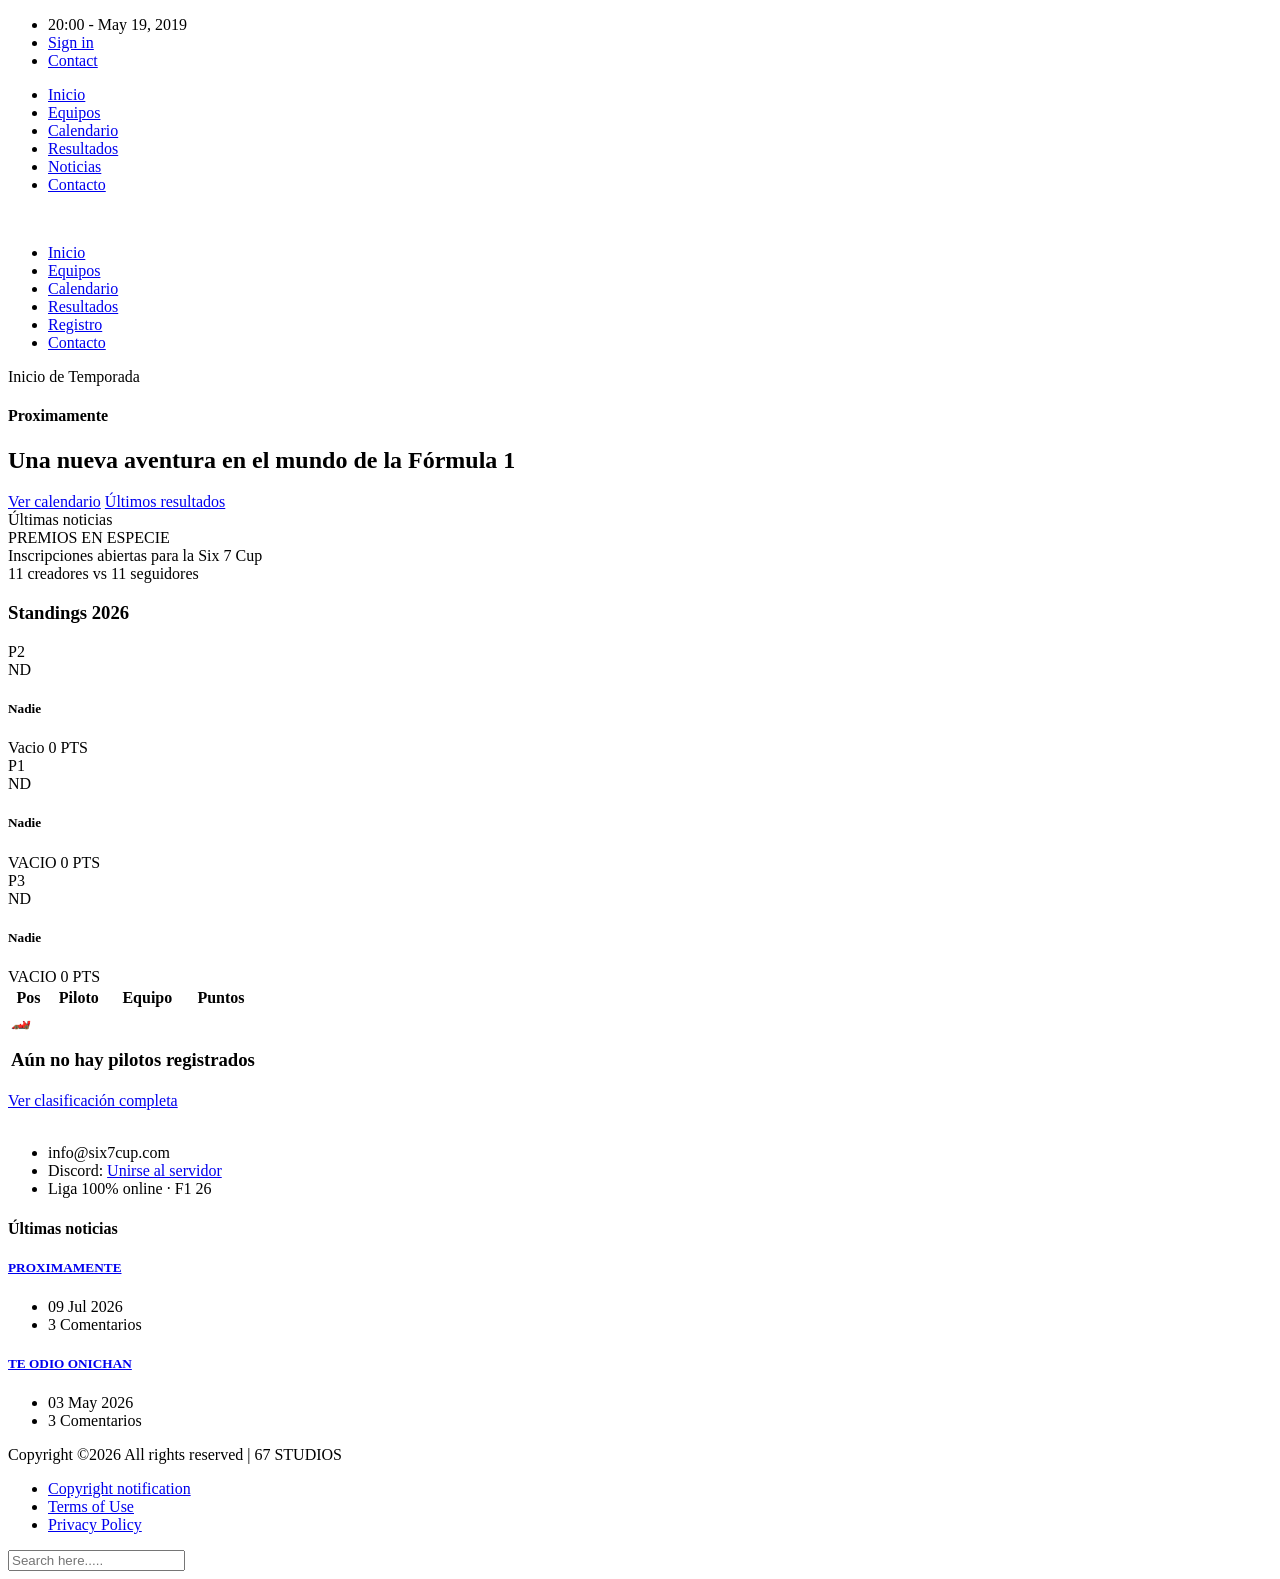
==== index.html @ 01f26363 "Add files via upload" ====
<!DOCTYPE html>
<html lang="zxx">

<head>
    <meta charset="UTF-8">
    <meta name="description" content="Six 7 Cup - F1 26 Sim Racing League">
    <meta name="keywords" content="Six 7 Cup, F1 26, sim racing, liga, esports, iRacing, F1">
    <meta name="viewport" content="width=device-width, initial-scale=1.0">
    <meta http-equiv="X-UA-Compatible" content="ie=edge">
    <title>Six 7 Cup | F1 26 Sim Racing League</title>

    <!-- Google Font -->
    <link href="https://fonts.googleapis.com/css2?family=Titillium+Web:wght@400;600;700;900&family=Roboto:wght@300;400;500;700&display=swap" rel="stylesheet">

    <!-- Css Styles -->
    <link rel="stylesheet" href="css/bootstrap.min.css" type="text/css">
    <link rel="stylesheet" href="css/font-awesome.min.css" type="text/css">
    <link rel="stylesheet" href="css/owl.carousel.min.css" type="text/css">
    <link rel="stylesheet" href="css/magnific-popup.css" type="text/css">
    <link rel="stylesheet" href="css/slicknav.min.css" type="text/css">
    <link rel="stylesheet" href="css/style.css" type="text/css">
</head>

<body>
    <!-- Page Preloder -->
    <div id="preloder">
        <div class="loader"></div>
    </div>

    <!-- Offcanvas Menu Section Begin -->
    <div class="offcanvas-menu-overlay"></div>
    <div class="offcanvas-menu-wrapper">
        <div class="canvas-close">
            <i class="fa fa-close"></i>
        </div>
        <div class="search-btn search-switch">
            <i class="fa fa-search"></i>
        </div>
        <div class="header__top--canvas">
            <div class="ht-info">
                <ul>
                    <li>20:00 - May 19, 2019</li>
                    <li><a href="#">Sign in</a></li>
                    <li><a href="#">Contact</a></li>
                </ul>
            </div>
            <div class="ht-links">
                <a href="#"><i class="fa fa-facebook"></i></a>
                <a href="#"><i class="fa fa-vimeo"></i></a>
                <a href="#"><i class="fa fa-twitter"></i></a>
                <a href="#"><i class="fa fa-google-plus"></i></a>
                <a href="#"><i class="fa fa-instagram"></i></a>
            </div>
        </div>
        <ul class="main-menu mobile-menu">
            <li class="active"><a href="./index.html">Inicio</a></li>
            <li><a href="./club.html">Equipos</a></li>
            <li><a href="./schedule.html">Calendario</a></li>
            <li><a href="./result.html">Resultados</a></li>
            <li><a href="./blog.html">Noticias</a></li>
            <li><a href="./contact.html">Contacto</a></li>
        </ul>
        <div id="mobile-menu-wrap"></div>
    </div>
    <!-- Offcanvas Menu Section End -->

    <!-- Header Section Begin -->
    <header class="header-section">
        <div class="header__top">
            <div class="container">
                <div class="row">
                    <div class="col-lg-6">
                </div>
            </div>
        </div>
        <div class="header__nav">
            <div class="container">
                <div class="row">
                    <div class="col-lg-2">
                        <div class="logo">
                            <a href="./index.html"><img src="img/logo.png" alt=""></a>
                        </div>
                    </div>
                    <div class="col-lg-10">
                        <div class="nav-menu">
                            <ul class="main-menu">
                                <li class="active"><a href="./index.html">Inicio</a></li>
                                <li><a href="./club.html">Equipos</a></li>
                                <li><a href="./schedule.html">Calendario</a></li>
                                <li><a href="./result.html">Resultados</a></li>
                                <li><a href="./blog.html">Registro</a></li>
                                <li><a href="./contact.html">Contacto</a></li>
                            </ul>
                            <div class="nm-right search-switch">
                                <i class="fa fa-search"></i>
                            </div>
                        </div>
                    </div>
                </div>
                <div class="canvas-open">
                    <i class="fa fa-bars"></i>
                </div>
            </div>
        </div>
    </header>
    <!-- Header End -->

    <!-- Hero Section Begin -->
    <section class="hero-section">
        <div class="container">
            <div class="row">
                <div class="col-lg-9">
                    <div class="hs-item">
                        <div class="hs-text">
                            <span class="hs-tag">Inicio de Temporada</span>
                            <h4><i class="fa fa-clock-o"></i> Proximamente</h4>
                            <h2>Una nueva aventura en el mundo de la Fórmula 1</h2>
                            <ul class="hs-meta">
                                <!-- <li><i class="fa fa-map-marker"></i> Autódromo José Carlos Pace</li> -->
                                <!--<li><i class="fa fa-flag-checkered"></i> 71 vueltas</li> -->
                            </ul>
                            <a href="schedule.html" class="primary-btn">Ver calendario</a>
                            <a href="result.html" class="secondary-btn">Últimos resultados</a>
                        </div>
                    </div>
                </div>
            </div>
        </div>
    </section>
    <!-- Hero Section End -->

    <!-- Trending News Section Begin -->
    <div class="trending-news-section">
        <div class="container">
            <div class="tn-title"><i class="fa fa-caret-right"></i> Últimas noticias</div>
            <div class="news-slider owl-carousel">
                <div class="nt-item">PREMIOS EN ESPECIE</div>
                <div class="nt-item">Inscripciones abiertas para la Six 7 Cup </div>
                <div class="nt-item">11 creadores vs 11 seguidores</div>
            </div>
        </div>
    </div>
    <!-- Trending News Section End -->

    <!-- Standings Section Begin -->
    <section class="podium-section">
        <div class="container">
            <div class="row">
                <div class="col-lg-12 p-0">
                    <div class="section-title light">
                        <h3>Standings <span>2026</span></h3>
                    </div>
                </div>
            </div>
            <div class="row podium-row align-items-end">
                <div class="col-lg-4 col-md-4 col-6">
                    <div class="podium-card p2">
                        <div class="podium-pos">P2</div>
                        <div class="podium-avatar">ND</div>
                        <h5>Nadie</h5>
                        <span class="podium-team">Vacio</span>
                        <span class="podium-points">0 PTS</span>
                    </div>
                </div>
                <div class="col-lg-4 col-md-4 col-12">
                    <div class="podium-card p1">
                        <div class="podium-pos">P1</div>
                        <div class="podium-avatar">ND</div>
                        <h5>Nadie</h5>
                        <span class="podium-team">VACIO</span>
                        <span class="podium-points">0 PTS</span>
                    </div>
                </div>
                <div class="col-lg-4 col-md-4 col-6">
                    <div class="podium-card p3">
                        <div class="podium-pos">P3</div>
                        <div class="podium-avatar">ND</div>
                        <h5>Nadie</h5>
                        <span class="podium-team">VACIO</span>
                        <span class="podium-points">0 PTS</span>
                    </div>
                </div>
            </div>
            <div class="row">
                <div class="col-lg-12">
                    <div class="standings-table">
                        <table>
                            <div class="table-container">
    <table>
        <thead>
            <tr>
                <th>Pos</th>
                <th>Piloto</th>
                <th>Equipo</th>
                <th>Puntos</th>
            </tr>
        </thead>

        <tbody id="tablaPilotos">
            <tr class="empty-state">
                <td colspan="4">
                    <div class="empty-content">
                        <div class="icon">🏎️</div>

                        <h3>Aún no hay pilotos registrados</h3>

                    </div>
                </td>
            </tr>
        </tbody>
    </table>
</div>
                        </table>
                        <a href="result.html" class="secondary-btn view-all-btn">Ver clasificación completa</a>
                    </div>
                </div>
            </div>
        </div>
    </section>
    <!-- Standings Section End -->
 
<!--     <!-- Soccer Section Begin 
    <section class="soccer-section">
        <div class="container">
            <div class="row">
                <div class="col-lg-12 p-0">
                    <div class="section-title">
                        <h3>Paddock <span>Feed</span></h3>
                    </div>
                </div>
            </div>
            <div class="row">
                <div class="col-lg-3 col-sm-6 p-0">
                    <div class="soccer-item set-bg" data-setbg="img/soccer/soccer-1.jpg">
                        <div class="si-tag">Racing</div>
                        <div class="si-text">
                            <h5><a href="#">Counting Your Chicken Before They Hatch</a></h5>
                            <ul>
                                <li><i class="fa fa-calendar"></i> May 19, 2019</li>
                                <li><i class="fa fa-edit"></i> 3 Comment</li>
                            </ul>
                        </div>
                    </div>
                </div>
                <div class="col-lg-3 col-sm-6 p-0">
                    <div class="soccer-item set-bg" data-setbg="img/soccer/soccer-2.jpg">
                        <div class="si-tag">Racing</div>
                        <div class="si-text">
                            <h5><a href="#">Hypnotherapy For Motivation Getting The Drive Back</a></h5>
                            <ul>
                                <li><i class="fa fa-calendar"></i> May 19, 2019</li>
                                <li><i class="fa fa-edit"></i> 3 Comment</li>
                            </ul>
                        </div>
                    </div>
                </div>
                <div class="col-lg-3 col-sm-6 p-0">
                    <div class="soccer-item set-bg" data-setbg="img/soccer/soccer-3.jpg">
                        <div class="si-tag">Racing</div>
                        <div class="si-text">
                            <h5><a href="#">Astronomy Binoculars A Great Alternative</a></h5>
                            <ul>
                                <li><i class="fa fa-calendar"></i> May 19, 2019</li>
                                <li><i class="fa fa-edit"></i> 3 Comment</li>
                            </ul>
                        </div>
                    </div>
                </div>
                <div class="col-lg-3 col-sm-6 p-0">
                    <div class="soccer-item set-bg" data-setbg="img/soccer/soccer-4.jpg">
                        <div class="si-tag">Racing</div>
                        <div class="si-text">
                            <h5><a href="#">Decorate For Less With Art Posters</a></h5>
                            <ul>
                                <li><i class="fa fa-calendar"></i> May 19, 2019</li>
                                <li><i class="fa fa-edit"></i> 3 Comment</li>
                            </ul>
                        </div>
                    </div>
                </div>
            </div>
        </div>
    </section>
// soccer en section

// latest section
    <section class="latest-section">
        <div class="container">
            <div class="row">
                <div class="col-lg-8">
                    <div class="section-title latest-title">
                        <h3>Latest <span>News</span></h3>
                        <ul>
                            <li>All</li>
                            <li>Calendario</li>
                            <li>Campeonato</li>
                            <li>Equipos</li>
                        </ul>
                    </div>
                    <div class="row">
                        <div class="col-md-6">
                            <div class="news-item left-news">
                                <div class="ni-pic set-bg" data-setbg="img/news/latest-b.jpg">
                                    <div class="ni-tag">Racing</div>
                                </div>
                                <div class="ni-text">
                                    <h4><a href="#">Once You Learn These Hard Truths About Life, You'll Become</a></h4>
                                    <ul>
                                        <li><i class="fa fa-calendar"></i> May 19, 2019</li>
                                        <li><i class="fa fa-edit"></i> 3 Comment</li>
                                    </ul>
                                    <p>It’s that time again when people start thinking about their New Years
                                        Resolutions. Usually they involve, losing weight, quitting smoking, and joining
                                        a gym, just to mention a few.</p>
                                </div>
                            </div>
                        </div>
                        <div class="col-md-6">
                            <div class="news-item">
                                <div class="ni-pic">
                                    <img src="img/news/ln-1.jpg" alt="">
                                </div>
                                <div class="ni-text">
                                    <h5><a href="#">How To Quit Smoking Using Zyban</a></h5>
                                    <ul>
                                        <li><i class="fa fa-calendar"></i> May 19, 2019</li>
                                        <li><i class="fa fa-edit"></i> 3 Comment</li>
                                    </ul>
                                </div>
                            </div>
                            <div class="news-item">
                                <div class="ni-pic">
                                    <img src="img/news/ln-2.jpg" alt="">
                                </div>
                                <div class="ni-text">
                                    <h5><a href="#">Decorate For Less With Art Posters</a></h5>
                                    <ul>
                                        <li><i class="fa fa-calendar"></i> May 19, 2019</li>
                                        <li><i class="fa fa-edit"></i> 3 Comment</li>
                                    </ul>
                                </div>
                            </div>
                            <div class="news-item">
                                <div class="ni-pic">
                                    <img src="img/news/ln-3.jpg" alt="">
                                </div>
                                <div class="ni-text">
                                    <h5><a href="#">Home Business Advertising Ideas</a></h5>
                                    <ul>
                                        <li><i class="fa fa-calendar"></i> May 19, 2019</li>
                                        <li><i class="fa fa-edit"></i> 3 Comment</li>
                                    </ul>
                                </div>
                            </div>
                            <div class="news-item">
                                <div class="ni-pic">
                                    <img src="img/news/ln-4.jpg" alt="">
                                </div>
                                <div class="ni-text">
                                    <h5><a href="#">Lasik Doesn T Stop Your Eyes From Aging</a></h5>
                                    <ul>
                                        <li><i class="fa fa-calendar"></i> May 19, 2019</li>
                                        <li><i class="fa fa-edit"></i> 3 Comment</li>
                                    </ul>
                                </div>
                            </div>
                        </div>
                    </div>
                </div>
                <div class="col-lg-4">
                    <div class="section-title">
                        <h3>Constructors <span>Championship</span></h3>
                    </div>
                    <div class="points-table">
                        <table>
                            <thead>
                                <tr>
                                    <th class="th-o">Pos</th>
                                    <th>Team</th>
                                    <th class="th-o">P</th>
                                    <th class="th-o">W</th>
                                    <th class="th-o">L</th>
                                    <th class="th-o">PTS</th>
                                </tr>
                            </thead>
                            <tbody>
                                <tr>
                                    <td>1</td>
                                    <td class="team-name">
                                        <span>Six7 Apex Racing</span>
                                    </td>
                                    <td>22</td>
                                    <td>13</td>
                                    <td>5</td>
                                    <td>412</td>
                                </tr>
                                <tr>
                                    <td>2</td>
                                    <td class="team-name">
                                        <span>Nocturna GP</span>
                                    </td>
                                    <td>22</td>
                                    <td>10</td>
                                    <td>6</td>
                                    <td>378</td>
                                </tr>
                                <tr>
                                    <td>3</td>
                                    <td class="team-name">
                                        <span>Vertex Motorsport</span>
                                    </td>
                                    <td>22</td>
                                    <td>7</td>
                                    <td>8</td>
                                    <td>301</td>
                                </tr>
                                <tr>
                                    <td>4</td>
                                    <td class="team-name">
                                        <span>Frontline Racing</span>
                                    </td>
                                    <td>22</td>
                                    <td>4</td>
                                    <td>10</td>
                                    <td>240</td>
                                </tr>
                                <tr>
                                    <td>5</td>
                                    <td class="team-name">
                                        <span>Ignition Racing Team</span>
                                    </td>
                                    <td>22</td>
                                    <td>2</td>
                                    <td>12</td>
                                    <td>176</td>
                                </tr>
                            </tbody>
                        </table>
                        <a href="result.html" class="p-all">Ver clasificación completa</a>
                    </div>
                </div>
            </div>
        </div>
    </section>
   // Latest Section End 

    / Video Section Begin 
    <section class="video-section">
        <div class="container">
            <div class="row">
                <div class="col-lg-12">
                    <div class="section-title">
                        <h3>Hot <span>Videos</span></h3>
                    </div>
                </div>
            </div>
            <div class="row">
                <div class="video-slider owl-carousel">
                    <div class="col-lg-3">
                        <div class="video-item set-bg" data-setbg="img/videos/video-1.jpg">
                            <div class="vi-title">
                                <h5>A World Of Infinite Opportunities</h5>
                            </div>
                            <a href="https://www.youtube.com/watch?v=dhYOPzcsbGM" class="play-btn video-popup"><img
                                    src="img/videos/play.png" alt=""></a>
                            <div class="vi-time">11:13</div>
                        </div>
                    </div>
                    <div class="col-lg-3">
                        <div class="video-item set-bg" data-setbg="img/videos/video-2.jpg">
                            <div class="vi-title">
                                <h5>Video Games Playing With Imagination</h5>
                            </div>
                            <a href="https://www.youtube.com/watch?v=dhYOPzcsbGM" class="play-btn video-popup"><img
                                    src="img/videos/play.png" alt=""></a>
                            <div class="vi-time">11:13</div>
                        </div>
                    </div>
                    <div class="col-lg-3">
                        <div class="video-item set-bg" data-setbg="img/videos/video-3.jpg">
                            <div class="vi-title">
                                <h5>Home Audio Recording For Everyone</h5>
                            </div>
                            <a href="https://www.youtube.com/watch?v=dhYOPzcsbGM" class="play-btn video-popup"><img
                                    src="img/videos/play.png" alt=""></a>
                            <div class="vi-time">11:13</div>
                        </div>
                    </div>
                    <div class="col-lg-3">
                        <div class="video-item set-bg" data-setbg="img/videos/video-4.jpg">
                            <div class="vi-title">
                                <h5>What If They Let You Run The Hubble</h5>
                            </div>
                            <a href="https://www.youtube.com/watch?v=dhYOPzcsbGM" class="play-btn video-popup"><img
                                    src="img/videos/play.png" alt=""></a>
                            <div class="vi-time">11:13</div>
                        </div>
                    </div>
                    <div class="col-lg-3">
                        <div class="video-item set-bg" data-setbg="img/videos/video-4.jpg">
                            <div class="vi-title">
                                <h5>What If They Let You Run The Hubble</h5>
                            </div>
                            <a href="https://www.youtube.com/watch?v=dhYOPzcsbGM" class="play-btn video-popup"><img
                                    src="img/videos/play.png" alt=""></a>
                            <div class="vi-time">11:13</div>
                        </div>
                    </div>
                </div>
            </div>
        </div>
    </section>
    // Video Section End 

    //Popular News Section Begin 
    <section class="popular-section">
        <div class="container">
            <div class="row">
                <div class="col-lg-8">
                    <div class="section-title">
                        <h3>Popular <span>Post</span></h3>
                    </div>
                    <div class="row">
                        <div class="col-md-6">
                            <div class="news-item popular-item set-bg" data-setbg="img/news/popular-b.jpg">
                                <div class="ni-tag tenis">Clasificación</div>
                                <div class="ni-text">
                                    <h5><a href="#">Diego Salgado extiende su racha con la pole en Shanghai</a></h5>
                                    <ul>
                                        <li><i class="fa fa-calendar"></i> May 19, 2019</li>
                                        <li><i class="fa fa-edit"></i> 3 Comment</li>
                                    </ul>
                                </div>
                            </div>
                            <div class="news-item">
                                <div class="ni-pic">
                                    <img src="img/news/ln-1.jpg" alt="">
                                </div>
                                <div class="ni-text">
                                    <h5><a href="#">Historia: los tricampeones de la Six7 Apex Racing</a></h5>
                                    <ul>
                                        <li><i class="fa fa-calendar"></i> May 19, 2019</li>
                                        <li><i class="fa fa-edit"></i> 3 Comment</li>
                                    </ul>
                                </div>
                            </div>
                            <div class="news-item">
                                <div class="ni-pic">
                                    <img src="img/news/ln-2.jpg" alt="">
                                </div>
                                <div class="ni-text">
                                    <h5><a href="#">Se espera una carrera muy táctica en Interlagos</a></h5>
                                    <ul>
                                        <li><i class="fa fa-calendar"></i> May 19, 2019</li>
                                        <li><i class="fa fa-edit"></i> 3 Comment</li>
                                    </ul>
                                </div>
                            </div>
                            <div class="news-item">
                                <div class="ni-pic">
                                    <img src="img/news/ln-3.jpg" alt="">
                                </div>
                                <div class="ni-text">
                                    <h5><a href="#">Vertex Motorsport ajusta su estrategia de neumáticos</a></h5>
                                    <ul>
                                        <li><i class="fa fa-calendar"></i> May 19, 2019</li>
                                        <li><i class="fa fa-edit"></i> 3 Comment</li>
                                    </ul>
                                </div>
                            </div>
                        </div>
                        <div class="col-md-6">
                            <div class="news-item popular-item set-bg" data-setbg="img/news/popular-b.jpg">
                                <div class="ni-tag football">Equipos</div>
                                <div class="ni-text">
                                    <h5><a href="#">"Vamos por el título", asegura Valentina Roux de cara a la Ronda 6</a></h5>
                                    <ul>
                                        <li><i class="fa fa-calendar"></i> May 19, 2019</li>
                                        <li><i class="fa fa-edit"></i> 3 Comment</li>
                                    </ul>
                                </div>
                            </div>
                            <div class="news-item">
                                <div class="ni-pic">
                                    <img src="img/news/ln-5.jpg" alt="">
                                </div>
                                <div class="ni-text">
                                    <h5><a href="#">Frontline Racing suma nuevos patrocinadores para 2026</a></h5>
                                    <ul>
                                        <li><i class="fa fa-calendar"></i> May 19, 2019</li>
                                        <li><i class="fa fa-edit"></i> 3 Comment</li>
                                    </ul>
                                </div>
                            </div>
                            <div class="news-item">
                                <div class="ni-pic">
                                    <img src="img/news/ln-6.jpg" alt="">
                                </div>
                                <div class="ni-text">
                                    <h5><a href="#">Nocturna GP prueba una nueva estrategia de neumáticos</a></h5>
                                    <ul>
                                        <li><i class="fa fa-calendar"></i> May 19, 2019</li>
                                        <li><i class="fa fa-edit"></i> 3 Comment</li>
                                    </ul>
                                </div>
                            </div>
                            <div class="news-item">
                                <div class="ni-pic">
                                    <img src="img/news/ln-7.jpg" alt="">
                                </div>
                                <div class="ni-text">
                                    <h5><a href="#">La parrilla nunca había estado tan reñida, dicen los pilotos</a></h5>
                                    <ul>
                                        <li><i class="fa fa-calendar"></i> May 19, 2019</li>
                                        <li><i class="fa fa-edit"></i> 3 Comment</li>
                                    </ul>
                                </div>
                            </div>
                        </div>
                    </div>
                </div>
                <div class="col-lg-4">
                    <div class="section-title">
                        <h3>Follow <span>Us</span></h3>
                    </div>
                    <div class="follow-links">
                        <ul>
                            <li class="facebook">
                                <i class="fa fa-facebook"></i>
                                <div class="fl-name">Facebook</div>
                                <span class="fl-fan">2.530 Fans</span>
                            </li>
                            <li class="twitter">
                                <i class="fa fa-twitter"></i>
                                <div class="fl-name">Twitter</div>
                                <span class="fl-fan">2.046 Fans</span>
                            </li>
                            <li class="google">
                                <i class="fa fa-google"></i>
                                <div class="fl-name">Google</div>
                                <span class="fl-fan">1.170 Fans</span>
                            </li>
                        </ul>
                    </div>
                    <div class="vote-option set-bg" data-setbg="img/news/vote-bg.jpg">
                        <div class="vo-text">
                            <h5>In your opinion, which country will win this year</h5>
                            <div class="vt-item">
                                <input type="radio" name="like-team" id="one">
                                <label for="one">Germany</label>
                            </div>
                            <div class="vt-item">
                                <input type="radio" name="like-team" id="two">
                                <label for="two">Brazil</label>
                            </div>
                            <div class="vt-item">
                                <input type="radio" name="like-team" id="three">
                                <label for="three">Myanmar</label>
                            </div>
                            <div class="vt-item">
                                <input type="radio" name="like-team" id="four">
                                <label for="four">Argentina</label>
                            </div>
                        </div>
                    </div>
                </div>
            </div>
        </div>
    </section>
 // Popular News Section End
 -->
    <!-- Footer Section Begin -->
    <footer class="footer-section">
        <div class="container">
            <div class="row">
                <div class="col-lg-3 col-md-6">
                    <div class="fs-logo">
                        <div class="logo">
                            <a href="./index.html"><img src="img/logo.png" alt=""></a>
                        </div>
                        <ul>
                            <li><i class="fa fa-envelope"></i> info@six7cup.com</li>
                            <li> <i class="fab fa-discord"></i> Discord: <a href="https://discord.gg/sHePrNEVdB" target="_blank" class="discord-btn">  Unirse al servidor </a></li>
                            <li><i class="fa fa-thumb-tack"></i> Liga 100% online &middot; F1 26</li>
                        </ul>
                        <div class="fs-social">
                            <a href="https://www.tiktok.com/@six.seven.cup" target="_blank">
                            <i class="fab fa-tiktok"></i>
                            </a>
                            <a href="https://www.instagram.com/sixseven_cup/" target="_blank">
                            <i class="fab fa-instagram"></i>
                            </a>
                            </div>
                        </div>
                </div>
              
                <div class="col-lg-4">
                    <div class="fs-widget">
                        <h4>Últimas noticias</h4>

                        <div class="fw-item">
                            <h5><a href="#">PROXIMAMENTE</a></h5>
                            <ul>
                                <li><i class="fa fa-calendar"></i> 09 Jul 2026</li>
                                <li><i class="fa fa-edit"></i> 3 Comentarios</li>
                            </ul>
                        </div>
                        <div class="fw-item">
                            <h5><a href="#">TE ODIO ONICHAN</a></h5>
                            <ul>
                                <li><i class="fa fa-calendar"></i> 03 May 2026</li>
                                <li><i class="fa fa-edit"></i> 3 Comentarios</li>
                            </ul>
                        </div>
                    </div>
                </div>
            </div>
        </div>
        <div class="container">
            <div class="copyright-option">
                <div class="row">
                    <div class="col-lg-12">
                        <div class="co-text"><p><!-- Link back to Colorlib can't be removed. Template is licensed under CC BY 3.0. -->
  Copyright &copy;<script>document.write(new Date().getFullYear());</script> All rights reserved | 67 STUDIOS</a>
  <!-- Link back to Colorlib can't be removed. Template is licensed under CC BY 3.0. --></p></div>
                        <div class="co-widget">
                            <ul>
                                <li><a href="#">Copyright notification</a></li>
                                <li><a href="#">Terms of Use</a></li>
                                <li><a href="#">Privacy Policy</a></li>
                            </ul>
                        </div>
                    </div>
                </div>
            </div>
        </div>
    </footer>
    <!-- Footer Section End -->

    <!-- Search model Begin -->
    <div class="search-model">
        <div class="h-100 d-flex align-items-center justify-content-center">
            <div class="search-close-switch"><i class="fa fa-close"></i></div>
            <form class="search-model-form">
                <input type="text" id="search-input" placeholder="Search here.....">
            </form>
        </div>
    </div>
    <!-- Search model end -->

    <!-- Js Plugins -->
    <script src="js/jquery-3.3.1.min.js"></script>
    <script src="js/bootstrap.min.js"></script>
    <script src="js/jquery.magnific-popup.min.js"></script>
    <script src="js/jquery.slicknav.js"></script>
    <script src="js/owl.carousel.min.js"></script>
    <script src="js/main.js"></script>
</body>

</html>
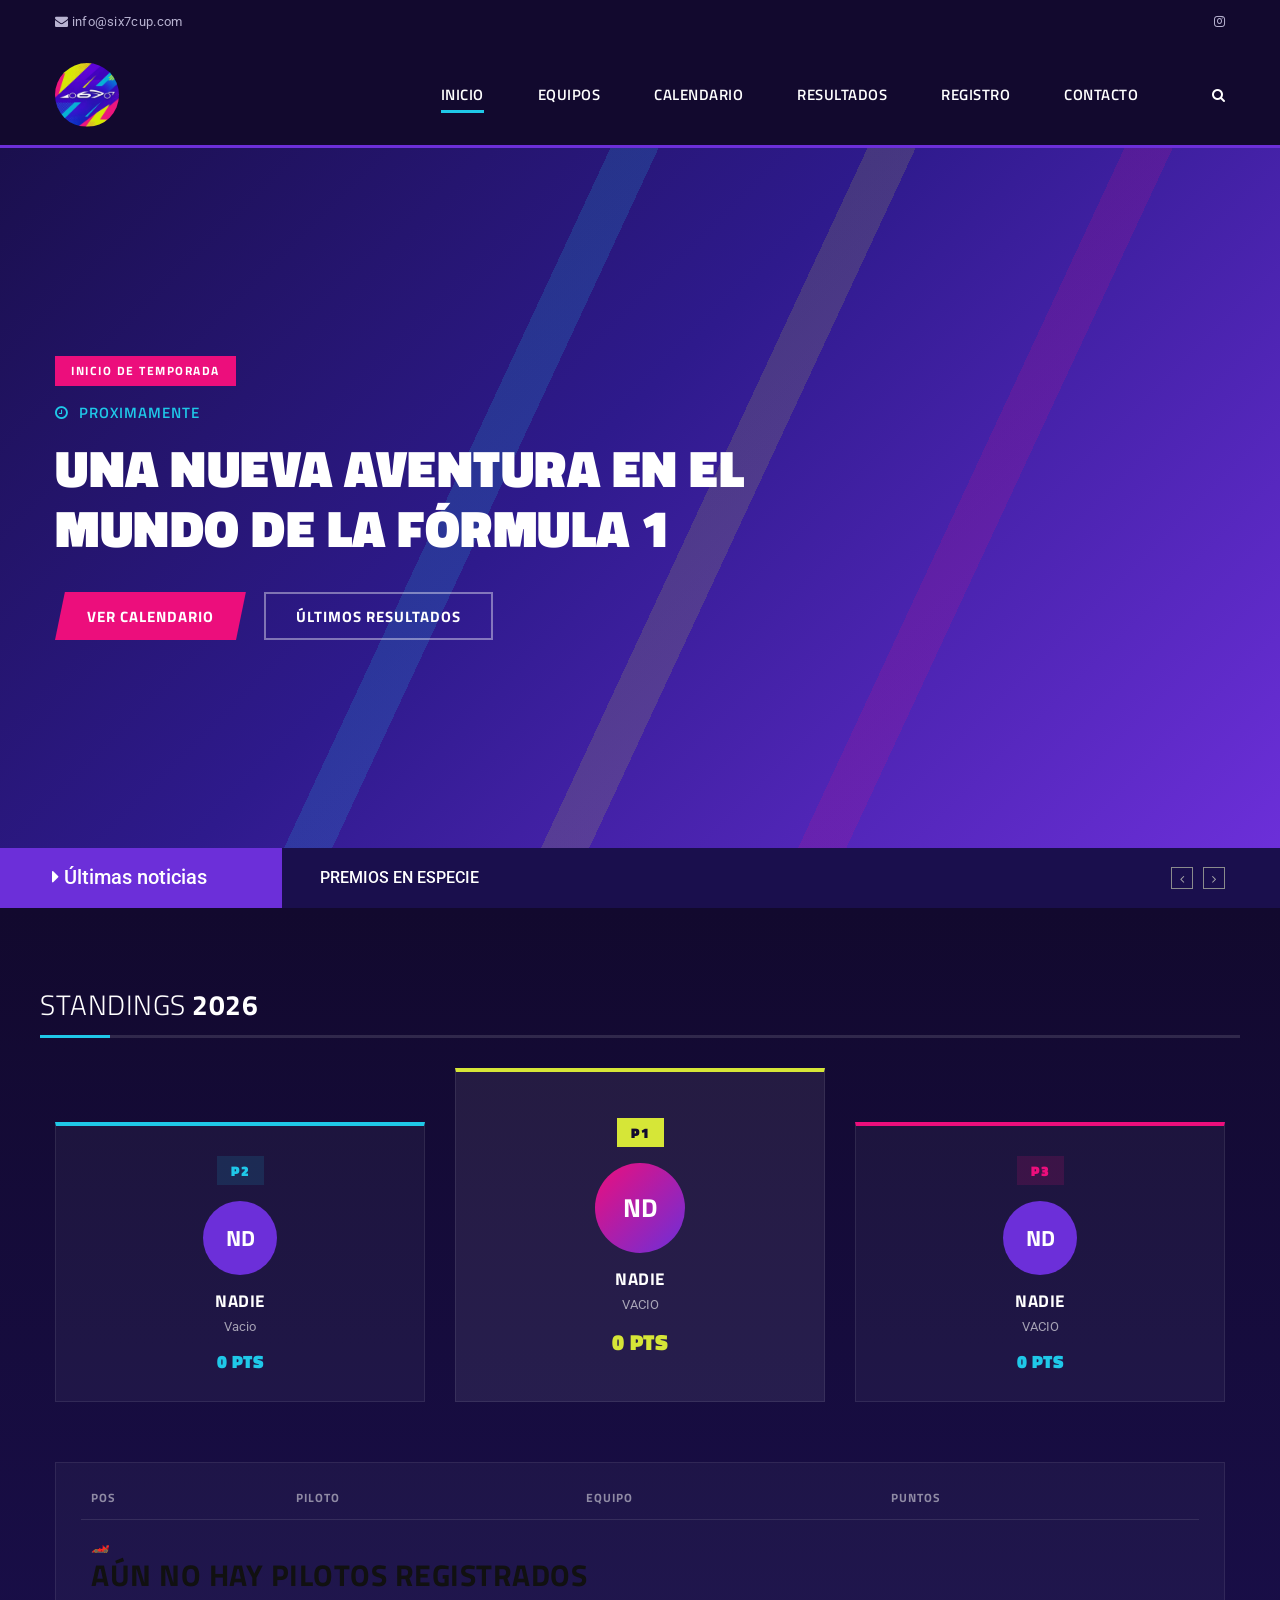
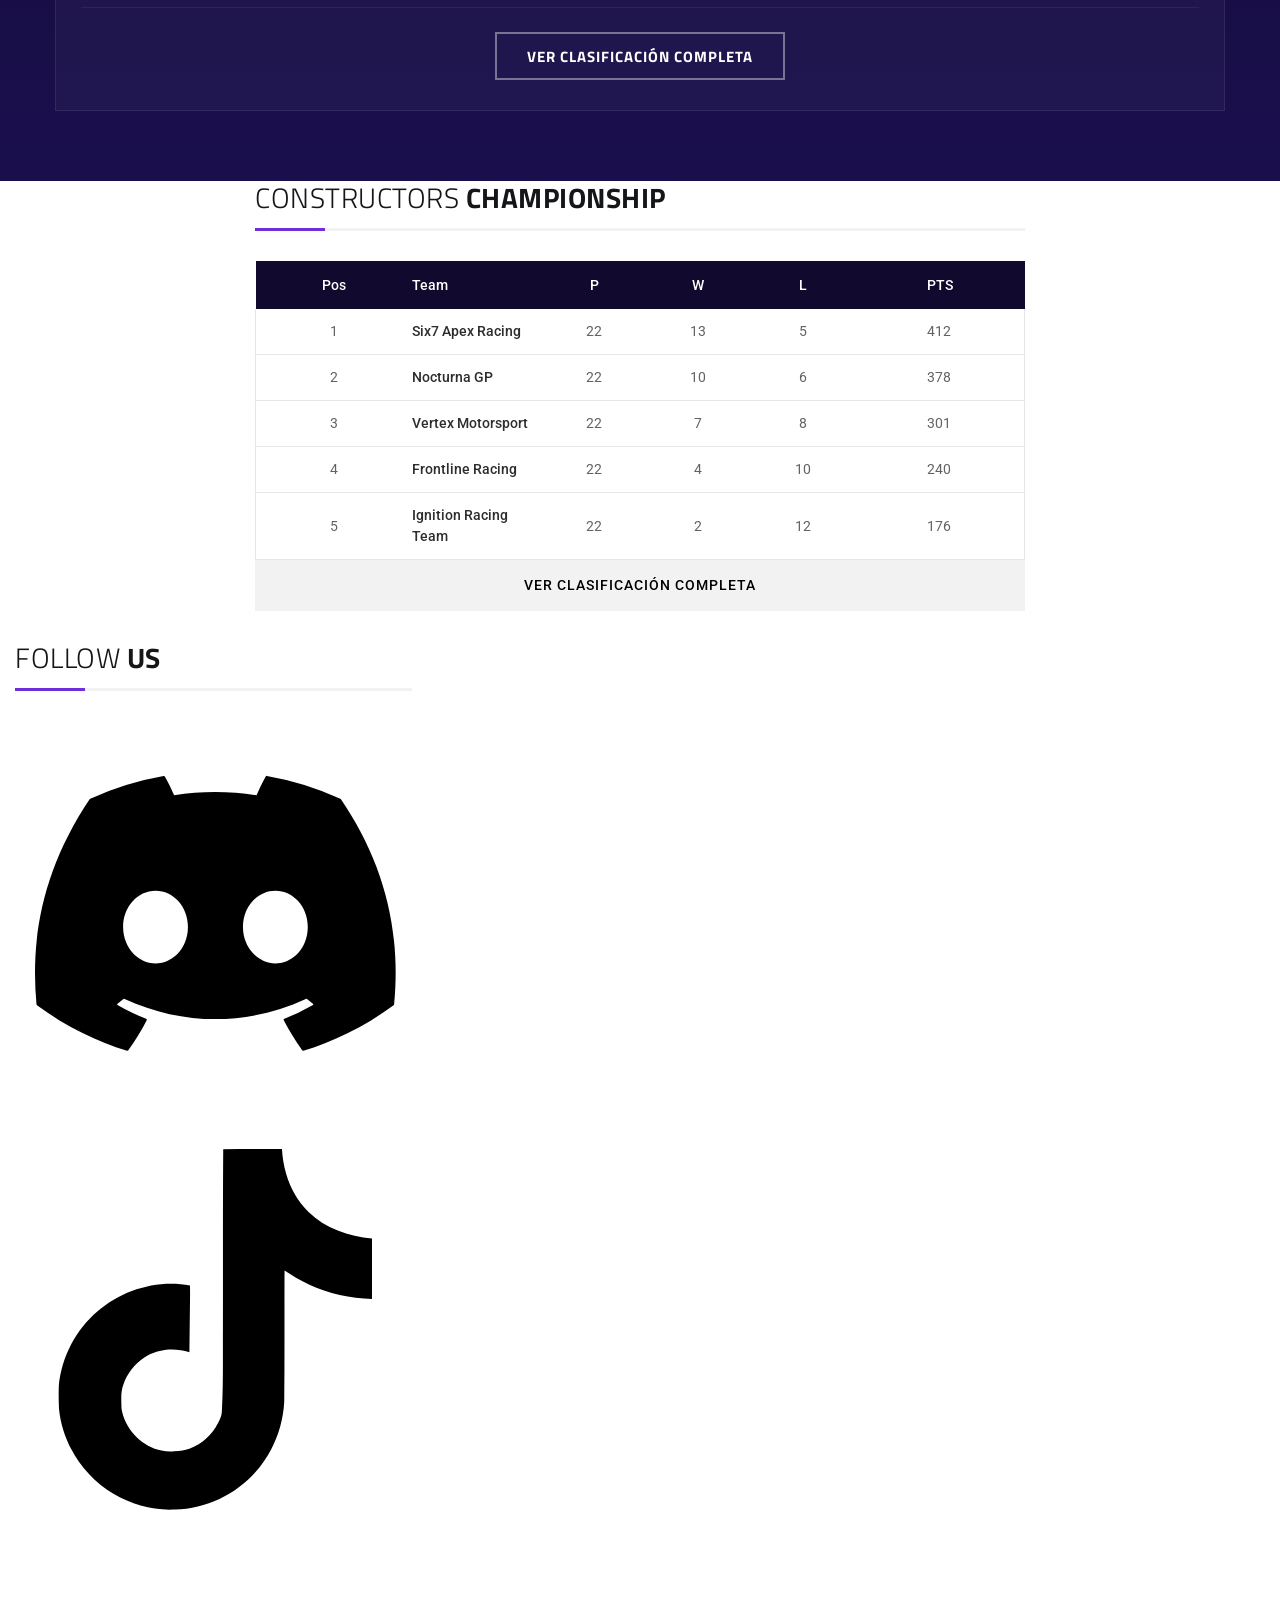
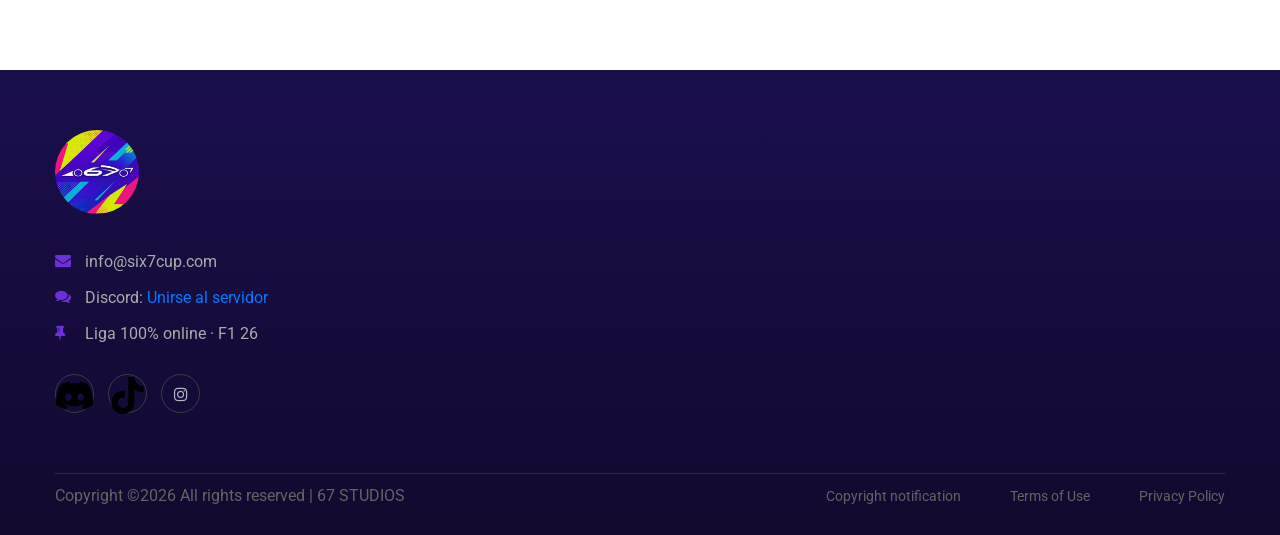
==== commit ae3ae485: "Update fmt.Println message from 'Hello' to 'Goodbye'" ====
--- a/index.html
+++ b/index.html
@@ -39,17 +39,13 @@
         <div class="header__top--canvas">
             <div class="ht-info">
                 <ul>
-                    <li>20:00 - May 19, 2019</li>
-                    <li><a href="#">Sign in</a></li>
-                    <li><a href="#">Contact</a></li>
+                    <li><a href="./contact.html">Contacto</a></li>
                 </ul>
             </div>
             <div class="ht-links">
-                <a href="#"><i class="fa fa-facebook"></i></a>
-                <a href="#"><i class="fa fa-vimeo"></i></a>
-                <a href="#"><i class="fa fa-twitter"></i></a>
-                <a href="#"><i class="fa fa-google-plus"></i></a>
-                <a href="#"><i class="fa fa-instagram"></i></a>
+                <a href="https://discord.gg/sHePrNEVdB" target="_blank" aria-label="Discord"><svg viewBox="0 0 24 24"><path d="M20.317 4.3698a19.7913 19.7913 0 00-4.8851-1.5152.0741.0741 0 00-.0785.0371c-.211.3753-.4447.8648-.6083 1.2495-1.8447-.2762-3.68-.2762-5.4868 0-.1636-.3933-.4058-.8742-.6177-1.2495a.077.077 0 00-.0785-.037 19.7362 19.7362 0 00-4.8852 1.515.0699.0699 0 00-.0321.0277C.5334 9.0458-.319 13.5799.0992 18.0578a.0824.0824 0 00.0312.0561c2.0528 1.5076 4.0413 2.4228 5.9929 3.0294a.0777.0777 0 00.0842-.0276c.4616-.6304.8731-1.2952 1.226-1.9942a.076.076 0 00-.0416-.1057c-.6528-.2476-1.2743-.5495-1.8722-.8923a.077.077 0 01-.0076-.1277c.1258-.0943.2517-.1923.3718-.2914a.0743.0743 0 01.0776-.0105c3.9278 1.7933 8.18 1.7933 12.0614 0a.0739.0739 0 01.0785.0095c.1202.099.246.1981.3728.2924a.077.077 0 01-.0066.1276 12.2986 12.2986 0 01-1.873.8914.0766.0766 0 00-.0407.1067c.3604.698.7719 1.3628 1.225 1.9932a.076.076 0 00.0842.0286c1.961-.6066 3.9495-1.5218 6.0023-3.0294a.077.077 0 00.0313-.0552c.5004-5.177-.8382-9.6739-3.5485-13.6604a.061.061 0 00-.0312-.0286zM8.02 15.3312c-1.1825 0-2.1569-1.0857-2.1569-2.419 0-1.3332.9555-2.419 2.157-2.419 1.2108 0 2.1757 1.0952 2.1568 2.419.0002 1.3332-.9555 2.419-2.1569 2.419zm7.9748 0c-1.1825 0-2.1569-1.0857-2.1569-2.419 0-1.3332.9554-2.419 2.1569-2.419 1.2108 0 2.1757 1.0952 2.1568 2.419 0 1.3332-.946 2.419-2.1568 2.419Z"/></svg></a>
+                <a href="https://www.tiktok.com/@six.seven.cup" target="_blank" aria-label="TikTok"><svg viewBox="0 0 24 24"><path d="M12.525.02c1.31-.02 2.61-.01 3.91-.02.08 1.53.63 3.09 1.75 4.17 1.12 1.11 2.7 1.62 4.24 1.79v4.03c-1.44-.05-2.89-.35-4.2-.97-.57-.26-1.1-.59-1.62-.93-.01 2.92.01 5.84-.02 8.75-.08 1.4-.54 2.79-1.35 3.94-1.31 1.92-3.58 3.17-5.91 3.21-1.43.08-2.86-.31-4.08-1.03-2.02-1.19-3.44-3.37-3.65-5.71-.02-.5-.03-1-.01-1.49.18-1.9 1.12-3.72 2.58-4.96 1.66-1.44 3.98-2.13 6.15-1.72.02 1.48-.04 2.96-.04 4.44-.99-.32-2.15-.23-3.02.37-.63.41-1.11 1.04-1.36 1.75-.21.51-.15 1.07-.14 1.61.24 1.64 1.82 3.02 3.5 2.87 1.12-.01 2.19-.66 2.77-1.61.19-.33.4-.67.41-1.06.1-1.79.06-3.57.07-5.36.01-4.03-.01-8.05.02-12.07Z"/></svg></a>
+                <a href="https://www.instagram.com/sixseven_cup/" target="_blank" aria-label="Instagram"><i class="fa fa-instagram"></i></a>
             </div>
         </div>
         <ul class="main-menu mobile-menu">
@@ -57,7 +53,7 @@
             <li><a href="./club.html">Equipos</a></li>
             <li><a href="./schedule.html">Calendario</a></li>
             <li><a href="./result.html">Resultados</a></li>
-            <li><a href="./blog.html">Noticias</a></li>
+            <li><a href="./blog.html">Registro</a></li>
             <li><a href="./contact.html">Contacto</a></li>
         </ul>
         <div id="mobile-menu-wrap"></div>
@@ -65,11 +61,24 @@
     <!-- Offcanvas Menu Section End -->
 
     <!-- Header Section Begin -->
-    <header class="header-section">
+        <header class="header-section">
         <div class="header__top">
             <div class="container">
                 <div class="row">
                     <div class="col-lg-6">
+                        <div class="ht-info">
+                            <ul>
+                                <li><i class="fa fa-envelope"></i> info@six7cup.com</li>
+                            </ul>
+                        </div>
+                    </div>
+                    <div class="col-lg-6">
+                        <div class="ht-links">
+                            <a href="https://discord.gg/sHePrNEVdB" target="_blank" aria-label="Discord"><svg viewBox="0 0 24 24"><path d="M20.317 4.3698a19.7913 19.7913 0 00-4.8851-1.5152.0741.0741 0 00-.0785.0371c-.211.3753-.4447.8648-.6083 1.2495-1.8447-.2762-3.68-.2762-5.4868 0-.1636-.3933-.4058-.8742-.6177-1.2495a.077.077 0 00-.0785-.037 19.7362 19.7362 0 00-4.8852 1.515.0699.0699 0 00-.0321.0277C.5334 9.0458-.319 13.5799.0992 18.0578a.0824.0824 0 00.0312.0561c2.0528 1.5076 4.0413 2.4228 5.9929 3.0294a.0777.0777 0 00.0842-.0276c.4616-.6304.8731-1.2952 1.226-1.9942a.076.076 0 00-.0416-.1057c-.6528-.2476-1.2743-.5495-1.8722-.8923a.077.077 0 01-.0076-.1277c.1258-.0943.2517-.1923.3718-.2914a.0743.0743 0 01.0776-.0105c3.9278 1.7933 8.18 1.7933 12.0614 0a.0739.0739 0 01.0785.0095c.1202.099.246.1981.3728.2924a.077.077 0 01-.0066.1276 12.2986 12.2986 0 01-1.873.8914.0766.0766 0 00-.0407.1067c.3604.698.7719 1.3628 1.225 1.9932a.076.076 0 00.0842.0286c1.961-.6066 3.9495-1.5218 6.0023-3.0294a.077.077 0 00.0313-.0552c.5004-5.177-.8382-9.6739-3.5485-13.6604a.061.061 0 00-.0312-.0286zM8.02 15.3312c-1.1825 0-2.1569-1.0857-2.1569-2.419 0-1.3332.9555-2.419 2.157-2.419 1.2108 0 2.1757 1.0952 2.1568 2.419.0002 1.3332-.9555 2.419-2.1569 2.419zm7.9748 0c-1.1825 0-2.1569-1.0857-2.1569-2.419 0-1.3332.9554-2.419 2.1569-2.419 1.2108 0 2.1757 1.0952 2.1568 2.419 0 1.3332-.946 2.419-2.1568 2.419Z"/></svg></a>
+                            <a href="https://www.tiktok.com/@six.seven.cup" target="_blank" aria-label="TikTok"><svg viewBox="0 0 24 24"><path d="M12.525.02c1.31-.02 2.61-.01 3.91-.02.08 1.53.63 3.09 1.75 4.17 1.12 1.11 2.7 1.62 4.24 1.79v4.03c-1.44-.05-2.89-.35-4.2-.97-.57-.26-1.1-.59-1.62-.93-.01 2.92.01 5.84-.02 8.75-.08 1.4-.54 2.79-1.35 3.94-1.31 1.92-3.58 3.17-5.91 3.21-1.43.08-2.86-.31-4.08-1.03-2.02-1.19-3.44-3.37-3.65-5.71-.02-.5-.03-1-.01-1.49.18-1.9 1.12-3.72 2.58-4.96 1.66-1.44 3.98-2.13 6.15-1.72.02 1.48-.04 2.96-.04 4.44-.99-.32-2.15-.23-3.02.37-.63.41-1.11 1.04-1.36 1.75-.21.51-.15 1.07-.14 1.61.24 1.64 1.82 3.02 3.5 2.87 1.12-.01 2.19-.66 2.77-1.61.19-.33.4-.67.41-1.06.1-1.79.06-3.57.07-5.36.01-4.03-.01-8.05.02-12.07Z"/></svg></a>
+                            <a href="https://www.instagram.com/sixseven_cup/" target="_blank" aria-label="Instagram"><i class="fa fa-instagram"></i></a>
+                        </div>
+                    </div>
                 </div>
             </div>
         </div>
@@ -184,33 +193,28 @@
             <div class="row">
                 <div class="col-lg-12">
                     <div class="standings-table">
-                        <table>
-                            <div class="table-container">
-    <table>
-        <thead>
-            <tr>
-                <th>Pos</th>
-                <th>Piloto</th>
-                <th>Equipo</th>
-                <th>Puntos</th>
-            </tr>
-        </thead>
-
-        <tbody id="tablaPilotos">
-            <tr class="empty-state">
-                <td colspan="4">
-                    <div class="empty-content">
-                        <div class="icon">🏎️</div>
-
-                        <h3>Aún no hay pilotos registrados</h3>
-
-                    </div>
-                </td>
-            </tr>
-        </tbody>
-    </table>
-</div>
-                        </table>
+                        <div class="table-container">
+                            <table>
+                                <thead>
+                                    <tr>
+                                        <th>Pos</th>
+                                        <th>Piloto</th>
+                                        <th>Equipo</th>
+                                        <th>Puntos</th>
+                                    </tr>
+                                </thead>
+                                <tbody id="tablaPilotos">
+                                    <tr class="empty-state">
+                                        <td colspan="4">
+                                            <div class="empty-content">
+                                                <div class="icon">🏎️</div>
+                                                <h3>Aún no hay pilotos registrados</h3>
+                                            </div>
+                                        </td>
+                                    </tr>
+                                </tbody>
+                            </table>
+                        </div>
                         <a href="result.html" class="secondary-btn view-all-btn">Ver clasificación completa</a>
                     </div>
                 </div>
@@ -218,156 +222,12 @@
         </div>
     </section>
     <!-- Standings Section End -->
- 
-<!--     <!-- Soccer Section Begin 
-    <section class="soccer-section">
-        <div class="container">
-            <div class="row">
-                <div class="col-lg-12 p-0">
-                    <div class="section-title">
-                        <h3>Paddock <span>Feed</span></h3>
-                    </div>
-                </div>
-            </div>
-            <div class="row">
-                <div class="col-lg-3 col-sm-6 p-0">
-                    <div class="soccer-item set-bg" data-setbg="img/soccer/soccer-1.jpg">
-                        <div class="si-tag">Racing</div>
-                        <div class="si-text">
-                            <h5><a href="#">Counting Your Chicken Before They Hatch</a></h5>
-                            <ul>
-                                <li><i class="fa fa-calendar"></i> May 19, 2019</li>
-                                <li><i class="fa fa-edit"></i> 3 Comment</li>
-                            </ul>
-                        </div>
-                    </div>
-                </div>
-                <div class="col-lg-3 col-sm-6 p-0">
-                    <div class="soccer-item set-bg" data-setbg="img/soccer/soccer-2.jpg">
-                        <div class="si-tag">Racing</div>
-                        <div class="si-text">
-                            <h5><a href="#">Hypnotherapy For Motivation Getting The Drive Back</a></h5>
-                            <ul>
-                                <li><i class="fa fa-calendar"></i> May 19, 2019</li>
-                                <li><i class="fa fa-edit"></i> 3 Comment</li>
-                            </ul>
-                        </div>
-                    </div>
-                </div>
-                <div class="col-lg-3 col-sm-6 p-0">
-                    <div class="soccer-item set-bg" data-setbg="img/soccer/soccer-3.jpg">
-                        <div class="si-tag">Racing</div>
-                        <div class="si-text">
-                            <h5><a href="#">Astronomy Binoculars A Great Alternative</a></h5>
-                            <ul>
-                                <li><i class="fa fa-calendar"></i> May 19, 2019</li>
-                                <li><i class="fa fa-edit"></i> 3 Comment</li>
-                            </ul>
-                        </div>
-                    </div>
-                </div>
-                <div class="col-lg-3 col-sm-6 p-0">
-                    <div class="soccer-item set-bg" data-setbg="img/soccer/soccer-4.jpg">
-                        <div class="si-tag">Racing</div>
-                        <div class="si-text">
-                            <h5><a href="#">Decorate For Less With Art Posters</a></h5>
-                            <ul>
-                                <li><i class="fa fa-calendar"></i> May 19, 2019</li>
-                                <li><i class="fa fa-edit"></i> 3 Comment</li>
-                            </ul>
-                        </div>
-                    </div>
-                </div>
-            </div>
-        </div>
-    </section>
-// soccer en section
-
-// latest section
+
+    <!-- Constructors Championship Section Begin -->
     <section class="latest-section">
         <div class="container">
-            <div class="row">
+            <div class="row justify-content-center">
                 <div class="col-lg-8">
-                    <div class="section-title latest-title">
-                        <h3>Latest <span>News</span></h3>
-                        <ul>
-                            <li>All</li>
-                            <li>Calendario</li>
-                            <li>Campeonato</li>
-                            <li>Equipos</li>
-                        </ul>
-                    </div>
-                    <div class="row">
-                        <div class="col-md-6">
-                            <div class="news-item left-news">
-                                <div class="ni-pic set-bg" data-setbg="img/news/latest-b.jpg">
-                                    <div class="ni-tag">Racing</div>
-                                </div>
-                                <div class="ni-text">
-                                    <h4><a href="#">Once You Learn These Hard Truths About Life, You'll Become</a></h4>
-                                    <ul>
-                                        <li><i class="fa fa-calendar"></i> May 19, 2019</li>
-                                        <li><i class="fa fa-edit"></i> 3 Comment</li>
-                                    </ul>
-                                    <p>It’s that time again when people start thinking about their New Years
-                                        Resolutions. Usually they involve, losing weight, quitting smoking, and joining
-                                        a gym, just to mention a few.</p>
-                                </div>
-                            </div>
-                        </div>
-                        <div class="col-md-6">
-                            <div class="news-item">
-                                <div class="ni-pic">
-                                    <img src="img/news/ln-1.jpg" alt="">
-                                </div>
-                                <div class="ni-text">
-                                    <h5><a href="#">How To Quit Smoking Using Zyban</a></h5>
-                                    <ul>
-                                        <li><i class="fa fa-calendar"></i> May 19, 2019</li>
-                                        <li><i class="fa fa-edit"></i> 3 Comment</li>
-                                    </ul>
-                                </div>
-                            </div>
-                            <div class="news-item">
-                                <div class="ni-pic">
-                                    <img src="img/news/ln-2.jpg" alt="">
-                                </div>
-                                <div class="ni-text">
-                                    <h5><a href="#">Decorate For Less With Art Posters</a></h5>
-                                    <ul>
-                                        <li><i class="fa fa-calendar"></i> May 19, 2019</li>
-                                        <li><i class="fa fa-edit"></i> 3 Comment</li>
-                                    </ul>
-                                </div>
-                            </div>
-                            <div class="news-item">
-                                <div class="ni-pic">
-                                    <img src="img/news/ln-3.jpg" alt="">
-                                </div>
-                                <div class="ni-text">
-                                    <h5><a href="#">Home Business Advertising Ideas</a></h5>
-                                    <ul>
-                                        <li><i class="fa fa-calendar"></i> May 19, 2019</li>
-                                        <li><i class="fa fa-edit"></i> 3 Comment</li>
-                                    </ul>
-                                </div>
-                            </div>
-                            <div class="news-item">
-                                <div class="ni-pic">
-                                    <img src="img/news/ln-4.jpg" alt="">
-                                </div>
-                                <div class="ni-text">
-                                    <h5><a href="#">Lasik Doesn T Stop Your Eyes From Aging</a></h5>
-                                    <ul>
-                                        <li><i class="fa fa-calendar"></i> May 19, 2019</li>
-                                        <li><i class="fa fa-edit"></i> 3 Comment</li>
-                                    </ul>
-                                </div>
-                            </div>
-                        </div>
-                    </div>
-                </div>
-                <div class="col-lg-4">
                     <div class="section-title">
                         <h3>Constructors <span>Championship</span></h3>
                     </div>
@@ -442,235 +302,46 @@
             </div>
         </div>
     </section>
-   // Latest Section End 
-
-    / Video Section Begin 
-    <section class="video-section">
-        <div class="container">
-            <div class="row">
-                <div class="col-lg-12">
-                    <div class="section-title">
-                        <h3>Hot <span>Videos</span></h3>
-                    </div>
-                </div>
-            </div>
-            <div class="row">
-                <div class="video-slider owl-carousel">
-                    <div class="col-lg-3">
-                        <div class="video-item set-bg" data-setbg="img/videos/video-1.jpg">
-                            <div class="vi-title">
-                                <h5>A World Of Infinite Opportunities</h5>
-                            </div>
-                            <a href="https://www.youtube.com/watch?v=dhYOPzcsbGM" class="play-btn video-popup"><img
-                                    src="img/videos/play.png" alt=""></a>
-                            <div class="vi-time">11:13</div>
-                        </div>
-                    </div>
-                    <div class="col-lg-3">
-                        <div class="video-item set-bg" data-setbg="img/videos/video-2.jpg">
-                            <div class="vi-title">
-                                <h5>Video Games Playing With Imagination</h5>
-                            </div>
-                            <a href="https://www.youtube.com/watch?v=dhYOPzcsbGM" class="play-btn video-popup"><img
-                                    src="img/videos/play.png" alt=""></a>
-                            <div class="vi-time">11:13</div>
-                        </div>
-                    </div>
-                    <div class="col-lg-3">
-                        <div class="video-item set-bg" data-setbg="img/videos/video-3.jpg">
-                            <div class="vi-title">
-                                <h5>Home Audio Recording For Everyone</h5>
-                            </div>
-                            <a href="https://www.youtube.com/watch?v=dhYOPzcsbGM" class="play-btn video-popup"><img
-                                    src="img/videos/play.png" alt=""></a>
-                            <div class="vi-time">11:13</div>
-                        </div>
-                    </div>
-                    <div class="col-lg-3">
-                        <div class="video-item set-bg" data-setbg="img/videos/video-4.jpg">
-                            <div class="vi-title">
-                                <h5>What If They Let You Run The Hubble</h5>
-                            </div>
-                            <a href="https://www.youtube.com/watch?v=dhYOPzcsbGM" class="play-btn video-popup"><img
-                                    src="img/videos/play.png" alt=""></a>
-                            <div class="vi-time">11:13</div>
-                        </div>
-                    </div>
-                    <div class="col-lg-3">
-                        <div class="video-item set-bg" data-setbg="img/videos/video-4.jpg">
-                            <div class="vi-title">
-                                <h5>What If They Let You Run The Hubble</h5>
-                            </div>
-                            <a href="https://www.youtube.com/watch?v=dhYOPzcsbGM" class="play-btn video-popup"><img
-                                    src="img/videos/play.png" alt=""></a>
-                            <div class="vi-time">11:13</div>
-                        </div>
-                    </div>
-                </div>
-            </div>
-        </div>
-    </section>
-    // Video Section End 
-
-    //Popular News Section Begin 
-    <section class="popular-section">
-        <div class="container">
-            <div class="row">
-                <div class="col-lg-8">
-                    <div class="section-title">
-                        <h3>Popular <span>Post</span></h3>
-                    </div>
-                    <div class="row">
-                        <div class="col-md-6">
-                            <div class="news-item popular-item set-bg" data-setbg="img/news/popular-b.jpg">
-                                <div class="ni-tag tenis">Clasificación</div>
-                                <div class="ni-text">
-                                    <h5><a href="#">Diego Salgado extiende su racha con la pole en Shanghai</a></h5>
-                                    <ul>
-                                        <li><i class="fa fa-calendar"></i> May 19, 2019</li>
-                                        <li><i class="fa fa-edit"></i> 3 Comment</li>
-                                    </ul>
-                                </div>
-                            </div>
-                            <div class="news-item">
-                                <div class="ni-pic">
-                                    <img src="img/news/ln-1.jpg" alt="">
-                                </div>
-                                <div class="ni-text">
-                                    <h5><a href="#">Historia: los tricampeones de la Six7 Apex Racing</a></h5>
-                                    <ul>
-                                        <li><i class="fa fa-calendar"></i> May 19, 2019</li>
-                                        <li><i class="fa fa-edit"></i> 3 Comment</li>
-                                    </ul>
-                                </div>
-                            </div>
-                            <div class="news-item">
-                                <div class="ni-pic">
-                                    <img src="img/news/ln-2.jpg" alt="">
-                                </div>
-                                <div class="ni-text">
-                                    <h5><a href="#">Se espera una carrera muy táctica en Interlagos</a></h5>
-                                    <ul>
-                                        <li><i class="fa fa-calendar"></i> May 19, 2019</li>
-                                        <li><i class="fa fa-edit"></i> 3 Comment</li>
-                                    </ul>
-                                </div>
-                            </div>
-                            <div class="news-item">
-                                <div class="ni-pic">
-                                    <img src="img/news/ln-3.jpg" alt="">
-                                </div>
-                                <div class="ni-text">
-                                    <h5><a href="#">Vertex Motorsport ajusta su estrategia de neumáticos</a></h5>
-                                    <ul>
-                                        <li><i class="fa fa-calendar"></i> May 19, 2019</li>
-                                        <li><i class="fa fa-edit"></i> 3 Comment</li>
-                                    </ul>
-                                </div>
-                            </div>
-                        </div>
-                        <div class="col-md-6">
-                            <div class="news-item popular-item set-bg" data-setbg="img/news/popular-b.jpg">
-                                <div class="ni-tag football">Equipos</div>
-                                <div class="ni-text">
-                                    <h5><a href="#">"Vamos por el título", asegura Valentina Roux de cara a la Ronda 6</a></h5>
-                                    <ul>
-                                        <li><i class="fa fa-calendar"></i> May 19, 2019</li>
-                                        <li><i class="fa fa-edit"></i> 3 Comment</li>
-                                    </ul>
-                                </div>
-                            </div>
-                            <div class="news-item">
-                                <div class="ni-pic">
-                                    <img src="img/news/ln-5.jpg" alt="">
-                                </div>
-                                <div class="ni-text">
-                                    <h5><a href="#">Frontline Racing suma nuevos patrocinadores para 2026</a></h5>
-                                    <ul>
-                                        <li><i class="fa fa-calendar"></i> May 19, 2019</li>
-                                        <li><i class="fa fa-edit"></i> 3 Comment</li>
-                                    </ul>
-                                </div>
-                            </div>
-                            <div class="news-item">
-                                <div class="ni-pic">
-                                    <img src="img/news/ln-6.jpg" alt="">
-                                </div>
-                                <div class="ni-text">
-                                    <h5><a href="#">Nocturna GP prueba una nueva estrategia de neumáticos</a></h5>
-                                    <ul>
-                                        <li><i class="fa fa-calendar"></i> May 19, 2019</li>
-                                        <li><i class="fa fa-edit"></i> 3 Comment</li>
-                                    </ul>
-                                </div>
-                            </div>
-                            <div class="news-item">
-                                <div class="ni-pic">
-                                    <img src="img/news/ln-7.jpg" alt="">
-                                </div>
-                                <div class="ni-text">
-                                    <h5><a href="#">La parrilla nunca había estado tan reñida, dicen los pilotos</a></h5>
-                                    <ul>
-                                        <li><i class="fa fa-calendar"></i> May 19, 2019</li>
-                                        <li><i class="fa fa-edit"></i> 3 Comment</li>
-                                    </ul>
-                                </div>
-                            </div>
-                        </div>
-                    </div>
-                </div>
+    <!-- Constructors Championship Section End -->
+
+   
                 <div class="col-lg-4">
                     <div class="section-title">
                         <h3>Follow <span>Us</span></h3>
                     </div>
                     <div class="follow-links">
                         <ul>
-                            <li class="facebook">
-                                <i class="fa fa-facebook"></i>
-                                <div class="fl-name">Facebook</div>
-                                <span class="fl-fan">2.530 Fans</span>
+                            <li class="discord">
+                                <a href="https://discord.gg/sHePrNEVdB" target="_blank">
+                                    <svg viewBox="0 0 24 24"><path d="M20.317 4.3698a19.7913 19.7913 0 00-4.8851-1.5152.0741.0741 0 00-.0785.0371c-.211.3753-.4447.8648-.6083 1.2495-1.8447-.2762-3.68-.2762-5.4868 0-.1636-.3933-.4058-.8742-.6177-1.2495a.077.077 0 00-.0785-.037 19.7362 19.7362 0 00-4.8852 1.515.0699.0699 0 00-.0321.0277C.5334 9.0458-.319 13.5799.0992 18.0578a.0824.0824 0 00.0312.0561c2.0528 1.5076 4.0413 2.4228 5.9929 3.0294a.0777.0777 0 00.0842-.0276c.4616-.6304.8731-1.2952 1.226-1.9942a.076.076 0 00-.0416-.1057c-.6528-.2476-1.2743-.5495-1.8722-.8923a.077.077 0 01-.0076-.1277c.1258-.0943.2517-.1923.3718-.2914a.0743.0743 0 01.0776-.0105c3.9278 1.7933 8.18 1.7933 12.0614 0a.0739.0739 0 01.0785.0095c.1202.099.246.1981.3728.2924a.077.077 0 01-.0066.1276 12.2986 12.2986 0 01-1.873.8914.0766.0766 0 00-.0407.1067c.3604.698.7719 1.3628 1.225 1.9932a.076.076 0 00.0842.0286c1.961-.6066 3.9495-1.5218 6.0023-3.0294a.077.077 0 00.0313-.0552c.5004-5.177-.8382-9.6739-3.5485-13.6604a.061.061 0 00-.0312-.0286zM8.02 15.3312c-1.1825 0-2.1569-1.0857-2.1569-2.419 0-1.3332.9555-2.419 2.157-2.419 1.2108 0 2.1757 1.0952 2.1568 2.419.0002 1.3332-.9555 2.419-2.1569 2.419zm7.9748 0c-1.1825 0-2.1569-1.0857-2.1569-2.419 0-1.3332.9554-2.419 2.1569-2.419 1.2108 0 2.1757 1.0952 2.1568 2.419 0 1.3332-.946 2.419-2.1568 2.419Z"/></svg>
+                                    <div class="fl-name">Discord</div>
+                                    <span class="fl-fan">Únete al server</span>
+                                </a>
                             </li>
-                            <li class="twitter">
-                                <i class="fa fa-twitter"></i>
-                                <div class="fl-name">Twitter</div>
-                                <span class="fl-fan">2.046 Fans</span>
+                            <li class="tiktok">
+                                <a href="https://www.tiktok.com/@six.seven.cup" target="_blank">
+                                    <svg viewBox="0 0 24 24"><path d="M12.525.02c1.31-.02 2.61-.01 3.91-.02.08 1.53.63 3.09 1.75 4.17 1.12 1.11 2.7 1.62 4.24 1.79v4.03c-1.44-.05-2.89-.35-4.2-.97-.57-.26-1.1-.59-1.62-.93-.01 2.92.01 5.84-.02 8.75-.08 1.4-.54 2.79-1.35 3.94-1.31 1.92-3.58 3.17-5.91 3.21-1.43.08-2.86-.31-4.08-1.03-2.02-1.19-3.44-3.37-3.65-5.71-.02-.5-.03-1-.01-1.49.18-1.9 1.12-3.72 2.58-4.96 1.66-1.44 3.98-2.13 6.15-1.72.02 1.48-.04 2.96-.04 4.44-.99-.32-2.15-.23-3.02.37-.63.41-1.11 1.04-1.36 1.75-.21.51-.15 1.07-.14 1.61.24 1.64 1.82 3.02 3.5 2.87 1.12-.01 2.19-.66 2.77-1.61.19-.33.4-.67.41-1.06.1-1.79.06-3.57.07-5.36.01-4.03-.01-8.05.02-12.07Z"/></svg>
+                                    <div class="fl-name">TikTok</div>
+                                    <span class="fl-fan">@six.seven.cup</span>
+                                </a>
                             </li>
-                            <li class="google">
-                                <i class="fa fa-google"></i>
-                                <div class="fl-name">Google</div>
-                                <span class="fl-fan">1.170 Fans</span>
+                            <li class="instagram">
+                                <a href="https://www.instagram.com/sixseven_cup/" target="_blank">
+                                    <i class="fa fa-instagram"></i>
+                                    <div class="fl-name">Instagram</div>
+                                    <span class="fl-fan">@sixseven_cup</span>
+                                </a>
                             </li>
                         </ul>
                     </div>
-                    <div class="vote-option set-bg" data-setbg="img/news/vote-bg.jpg">
-                        <div class="vo-text">
-                            <h5>In your opinion, which country will win this year</h5>
-                            <div class="vt-item">
-                                <input type="radio" name="like-team" id="one">
-                                <label for="one">Germany</label>
-                            </div>
-                            <div class="vt-item">
-                                <input type="radio" name="like-team" id="two">
-                                <label for="two">Brazil</label>
-                            </div>
-                            <div class="vt-item">
-                                <input type="radio" name="like-team" id="three">
-                                <label for="three">Myanmar</label>
-                            </div>
-                            <div class="vt-item">
-                                <input type="radio" name="like-team" id="four">
-                                <label for="four">Argentina</label>
-                            </div>
-                        </div>
-                    </div>
                 </div>
             </div>
         </div>
     </section>
- // Popular News Section End
- -->
+    <!-- Popular News Section End -->
+
     <!-- Footer Section Begin -->
-    <footer class="footer-section">
+        <footer class="footer-section">
         <div class="container">
             <div class="row">
                 <div class="col-lg-3 col-md-6">
@@ -680,40 +351,17 @@
                         </div>
                         <ul>
                             <li><i class="fa fa-envelope"></i> info@six7cup.com</li>
-                            <li> <i class="fab fa-discord"></i> Discord: <a href="https://discord.gg/sHePrNEVdB" target="_blank" class="discord-btn">  Unirse al servidor </a></li>
+                            <li><i class="fa fa-comments"></i> Discord: <a href="https://discord.gg/sHePrNEVdB" target="_blank" class="discord-btn">Unirse al servidor</a></li>
                             <li><i class="fa fa-thumb-tack"></i> Liga 100% online &middot; F1 26</li>
                         </ul>
                         <div class="fs-social">
-                            <a href="https://www.tiktok.com/@six.seven.cup" target="_blank">
-                            <i class="fab fa-tiktok"></i>
-                            </a>
-                            <a href="https://www.instagram.com/sixseven_cup/" target="_blank">
-                            <i class="fab fa-instagram"></i>
-                            </a>
-                            </div>
-                        </div>
-                </div>
-              
-                <div class="col-lg-4">
-                    <div class="fs-widget">
-                        <h4>Últimas noticias</h4>
-
-                        <div class="fw-item">
-                            <h5><a href="#">PROXIMAMENTE</a></h5>
-                            <ul>
-                                <li><i class="fa fa-calendar"></i> 09 Jul 2026</li>
-                                <li><i class="fa fa-edit"></i> 3 Comentarios</li>
-                            </ul>
-                        </div>
-                        <div class="fw-item">
-                            <h5><a href="#">TE ODIO ONICHAN</a></h5>
-                            <ul>
-                                <li><i class="fa fa-calendar"></i> 03 May 2026</li>
-                                <li><i class="fa fa-edit"></i> 3 Comentarios</li>
-                            </ul>
-                        </div>
-                    </div>
-                </div>
+                            <a href="https://discord.gg/sHePrNEVdB" target="_blank" aria-label="Discord"><svg viewBox="0 0 24 24"><path d="M20.317 4.3698a19.7913 19.7913 0 00-4.8851-1.5152.0741.0741 0 00-.0785.0371c-.211.3753-.4447.8648-.6083 1.2495-1.8447-.2762-3.68-.2762-5.4868 0-.1636-.3933-.4058-.8742-.6177-1.2495a.077.077 0 00-.0785-.037 19.7362 19.7362 0 00-4.8852 1.515.0699.0699 0 00-.0321.0277C.5334 9.0458-.319 13.5799.0992 18.0578a.0824.0824 0 00.0312.0561c2.0528 1.5076 4.0413 2.4228 5.9929 3.0294a.0777.0777 0 00.0842-.0276c.4616-.6304.8731-1.2952 1.226-1.9942a.076.076 0 00-.0416-.1057c-.6528-.2476-1.2743-.5495-1.8722-.8923a.077.077 0 01-.0076-.1277c.1258-.0943.2517-.1923.3718-.2914a.0743.0743 0 01.0776-.0105c3.9278 1.7933 8.18 1.7933 12.0614 0a.0739.0739 0 01.0785.0095c.1202.099.246.1981.3728.2924a.077.077 0 01-.0066.1276 12.2986 12.2986 0 01-1.873.8914.0766.0766 0 00-.0407.1067c.3604.698.7719 1.3628 1.225 1.9932a.076.076 0 00.0842.0286c1.961-.6066 3.9495-1.5218 6.0023-3.0294a.077.077 0 00.0313-.0552c.5004-5.177-.8382-9.6739-3.5485-13.6604a.061.061 0 00-.0312-.0286zM8.02 15.3312c-1.1825 0-2.1569-1.0857-2.1569-2.419 0-1.3332.9555-2.419 2.157-2.419 1.2108 0 2.1757 1.0952 2.1568 2.419.0002 1.3332-.9555 2.419-2.1569 2.419zm7.9748 0c-1.1825 0-2.1569-1.0857-2.1569-2.419 0-1.3332.9554-2.419 2.1569-2.419 1.2108 0 2.1757 1.0952 2.1568 2.419 0 1.3332-.946 2.419-2.1568 2.419Z"/></svg></a>
+                            <a href="https://www.tiktok.com/@six.seven.cup" target="_blank" aria-label="TikTok"><svg viewBox="0 0 24 24"><path d="M12.525.02c1.31-.02 2.61-.01 3.91-.02.08 1.53.63 3.09 1.75 4.17 1.12 1.11 2.7 1.62 4.24 1.79v4.03c-1.44-.05-2.89-.35-4.2-.97-.57-.26-1.1-.59-1.62-.93-.01 2.92.01 5.84-.02 8.75-.08 1.4-.54 2.79-1.35 3.94-1.31 1.92-3.58 3.17-5.91 3.21-1.43.08-2.86-.31-4.08-1.03-2.02-1.19-3.44-3.37-3.65-5.71-.02-.5-.03-1-.01-1.49.18-1.9 1.12-3.72 2.58-4.96 1.66-1.44 3.98-2.13 6.15-1.72.02 1.48-.04 2.96-.04 4.44-.99-.32-2.15-.23-3.02.37-.63.41-1.11 1.04-1.36 1.75-.21.51-.15 1.07-.14 1.61.24 1.64 1.82 3.02 3.5 2.87 1.12-.01 2.19-.66 2.77-1.61.19-.33.4-.67.41-1.06.1-1.79.06-3.57.07-5.36.01-4.03-.01-8.05.02-12.07Z"/></svg></a>
+                            <a href="https://www.instagram.com/sixseven_cup/" target="_blank" aria-label="Instagram"><i class="fa fa-instagram"></i></a>
+                        </div>
+                    </div>
+                </div>
+               
             </div>
         </div>
         <div class="container">
@@ -721,7 +369,7 @@
                 <div class="row">
                     <div class="col-lg-12">
                         <div class="co-text"><p><!-- Link back to Colorlib can't be removed. Template is licensed under CC BY 3.0. -->
-  Copyright &copy;<script>document.write(new Date().getFullYear());</script> All rights reserved | 67 STUDIOS</a>
+  Copyright &copy;<script>document.write(new Date().getFullYear());</script> All rights reserved | 67 STUDIOS
   <!-- Link back to Colorlib can't be removed. Template is licensed under CC BY 3.0. --></p></div>
                         <div class="co-widget">
                             <ul>
@@ -757,4 +405,4 @@
     <script src="js/main.js"></script>
 </body>
 
-</html>+</html>
--- a/css/style.css
+++ b/css/style.css
@@ -0,0 +1,2994 @@
+/******************************************************************
+  Template Name: Six 7 Cup
+  Description: Six 7 Cup - F1 26 Sim Racing League
+  Base template by Colorlib (Specer), restyled for Six 7 Cup
+  Version: 1.0
+******************************************************************/
+
+/*----------------------------------------*/
+/* Six 7 Cup Brand Colors */
+/*----------------------------------------*/
+
+:root {
+	--s7-purple: #6C2FD9;
+	--s7-purple-dark: #2E1A8C;
+	--s7-indigo: #1A0F4D;
+	--s7-indigo-darker: #12092E;
+	--s7-magenta: #EC0E7C;
+	--s7-cyan: #1FC8E8;
+	--s7-lime: #D6E637;
+	--s7-white: #ffffff;
+}
+
+/*------------------------------------------------------------------
+[Table of contents]
+
+1.  Template default CSS
+	1.1	Variables
+	1.2	Mixins
+	1.3	Flexbox
+	1.4	Reset
+2.  Helper Css
+3.  Header Section
+4.  Hero Section
+5.  Match Schedule Section
+6.  Latest News Section
+7.  Video Section
+8.  Popular News Section
+9.  Contact
+10.  Footer Style
+
+-------------------------------------------------------------------*/
+
+/*----------------------------------------*/
+
+/* Template default CSS
+/*----------------------------------------*/
+
+html,
+body {
+	height: 100%;
+	font-family: "Roboto", sans-serif;
+	-webkit-font-smoothing: antialiased;
+	font-smoothing: antialiased;
+}
+
+h1,
+h2,
+h3,
+h4,
+h5,
+h6 {
+	margin: 0;
+	color: #111111;
+	font-weight: 700;
+	font-family: "Titillium Web", sans-serif;
+	text-transform: uppercase;
+	letter-spacing: 0.5px;
+}
+
+h1 {
+	font-size: 70px;
+}
+
+h2 {
+	font-size: 36px;
+}
+
+h3 {
+	font-size: 30px;
+}
+
+h4 {
+	font-size: 24px;
+}
+
+h5 {
+	font-size: 18px;
+}
+
+h6 {
+	font-size: 16px;
+}
+
+p {
+	font-size: 16px;
+	font-family: "Roboto", sans-serif;
+	color: #636363;
+	font-weight: 400;
+	line-height: 24px;
+	margin: 0 0 15px 0;
+}
+
+img {
+	max-width: 100%;
+}
+
+input:focus,
+select:focus,
+button:focus,
+textarea:focus {
+	outline: none;
+}
+
+a:hover,
+a:focus {
+	text-decoration: none;
+	outline: none;
+	color: #fff;
+}
+
+ul,
+ol {
+	padding: 0;
+	margin: 0;
+}
+
+/*---------------------
+  Helper CSS
+-----------------------*/
+
+.section-title {
+	position: relative;
+	padding-bottom: 16px;
+	margin-bottom: 30px;
+}
+
+.section-title.sidebar-title:before {
+	height: 2px;
+}
+
+.section-title.sidebar-title:after {
+	height: 2px;
+}
+
+.section-title.sidebar-title h5 {
+	font-size: 20px;
+	color: #151618;
+	font-weight: 500;
+}
+
+.section-title:before {
+	position: absolute;
+	left: 0;
+	bottom: 0;
+	height: 3px;
+	width: 70px;
+	background: var(--s7-purple);
+	content: "";
+	z-index: 1;
+}
+
+.section-title:after {
+	position: absolute;
+	left: 0;
+	bottom: 0;
+	height: 3px;
+	width: 100%;
+	background: #f2f2f2;
+	content: "";
+}
+
+.section-title h3 {
+	font-size: 28px;
+	color: #151618;
+	font-weight: 300;
+}
+
+.section-title h3 span {
+	font-weight: 700;
+}
+
+.section-title.light h3 {
+	color: #ffffff;
+}
+
+.section-title.light:after {
+	background: rgba(255, 255, 255, 0.12);
+}
+
+.section-title.light:before {
+	background: var(--s7-cyan);
+}
+
+.set-bg {
+	background-repeat: no-repeat;
+	background-size: cover;
+	background-position: top center;
+}
+
+.spad {
+	padding-top: 100px;
+	padding-bottom: 100px;
+}
+
+.spad-2 {
+	padding-top: 50px;
+	padding-bottom: 70px;
+}
+
+.text-white h1,
+.text-white h2,
+.text-white h3,
+.text-white h4,
+.text-white h5,
+.text-white h6,
+.text-white p,
+.text-white span,
+.text-white li,
+.text-white a {
+	color: #fff;
+}
+
+/* buttons */
+
+.primary-btn {
+	font-size: 15px;
+	color: #ffffff;
+	background: var(--s7-magenta);
+	font-family: "Titillium Web", sans-serif;
+	font-weight: 700;
+	text-transform: uppercase;
+	letter-spacing: 1px;
+	display: inline-block;
+	padding: 14px 32px 12px;
+	-webkit-clip-path: polygon(10px 0, 100% 0, calc(100% - 10px) 100%, 0 100%);
+	clip-path: polygon(10px 0, 100% 0, calc(100% - 10px) 100%, 0 100%);
+	-webkit-transition: all 0.25s;
+	-o-transition: all 0.25s;
+	transition: all 0.25s;
+}
+
+.primary-btn:hover {
+	background: var(--s7-cyan);
+	color: var(--s7-indigo-darker);
+}
+
+.secondary-btn {
+	font-size: 15px;
+	color: #ffffff;
+	background: transparent;
+	border: 2px solid rgba(255, 255, 255, 0.4);
+	font-family: "Titillium Web", sans-serif;
+	font-weight: 700;
+	text-transform: uppercase;
+	letter-spacing: 1px;
+	display: inline-block;
+	padding: 12px 30px 10px;
+	margin-left: 14px;
+	-webkit-transition: all 0.25s;
+	-o-transition: all 0.25s;
+	transition: all 0.25s;
+}
+
+.secondary-btn:hover {
+	border-color: var(--s7-cyan);
+	color: var(--s7-cyan);
+}
+
+/* Preloder */
+
+#preloder {
+	position: fixed;
+	width: 100%;
+	height: 100%;
+	top: 0;
+	left: 0;
+	z-index: 999999;
+	background: #000;
+}
+
+.loader {
+	width: 40px;
+	height: 40px;
+	position: absolute;
+	top: 50%;
+	left: 50%;
+	margin-top: -13px;
+	margin-left: -13px;
+	border-radius: 60px;
+	animation: loader 0.8s linear infinite;
+	-webkit-animation: loader 0.8s linear infinite;
+}
+
+@keyframes loader {
+	0% {
+		-webkit-transform: rotate(0deg);
+		transform: rotate(0deg);
+		border: 4px solid #f44336;
+		border-left-color: transparent;
+	}
+	50% {
+		-webkit-transform: rotate(180deg);
+		transform: rotate(180deg);
+		border: 4px solid #673ab7;
+		border-left-color: transparent;
+	}
+	100% {
+		-webkit-transform: rotate(360deg);
+		transform: rotate(360deg);
+		border: 4px solid #f44336;
+		border-left-color: transparent;
+	}
+}
+
+@-webkit-keyframes loader {
+	0% {
+		-webkit-transform: rotate(0deg);
+		border: 4px solid #f44336;
+		border-left-color: transparent;
+	}
+	50% {
+		-webkit-transform: rotate(180deg);
+		border: 4px solid #673ab7;
+		border-left-color: transparent;
+	}
+	100% {
+		-webkit-transform: rotate(360deg);
+		border: 4px solid #f44336;
+		border-left-color: transparent;
+	}
+}
+
+/* Search Option */
+
+.spacial-controls {
+	position: fixed;
+	width: 111px;
+	height: 91px;
+	top: 0;
+	right: 0;
+	z-index: 999;
+}
+
+.spacial-controls .search-switch {
+	display: block;
+	height: 100%;
+	padding-top: 30px;
+	background: #323232;
+	text-align: center;
+	cursor: pointer;
+}
+
+.search-model {
+	display: none;
+	position: fixed;
+	width: 100%;
+	height: 100%;
+	left: 0;
+	top: 0;
+	background: #000;
+	z-index: 99999;
+}
+
+.search-model-form {
+	padding: 0 15px;
+}
+
+.search-model-form input {
+	width: 500px;
+	font-size: 40px;
+	border: none;
+	border-bottom: 2px solid #333;
+	background: none;
+	color: #999;
+}
+
+.search-close-switch {
+	position: absolute;
+	width: 50px;
+	height: 50px;
+	background: #333;
+	color: #fff;
+	text-align: center;
+	border-radius: 50%;
+	font-size: 28px;
+	line-height: 28px;
+	top: 30px;
+	cursor: pointer;
+	display: -webkit-box;
+	display: -ms-flexbox;
+	display: flex;
+	-webkit-box-align: center;
+	-ms-flex-align: center;
+	align-items: center;
+	-webkit-box-pack: center;
+	-ms-flex-pack: center;
+	justify-content: center;
+}
+
+/*---------------------
+  Header
+-----------------------*/
+
+.header__top {
+	background: var(--s7-indigo-darker);
+}
+
+.header__top .ht-info ul li {
+	list-style: none;
+	display: inline-block;
+	margin-right: 35px;
+	position: relative;
+	font-size: 13px;
+	color: #b8b3d1;
+	padding: 12px 0 13px;
+	letter-spacing: 0.3px;
+}
+
+.header__top .ht-info ul li:after {
+	position: absolute;
+	right: -20px;
+	top: 12px;
+	width: 1px;
+	height: 18px;
+	background: rgba(255, 255, 255, 0.15);
+	content: "";
+}
+
+.header__top .ht-info ul li:last-child:after {
+	display: none;
+}
+
+.header__top .ht-info ul li a {
+	font-size: 13px;
+	color: #b8b3d1;
+}
+
+.header__top .ht-info ul li a:hover {
+	color: var(--s7-cyan);
+}
+
+.header__top .ht-links {
+	text-align: right;
+}
+
+.header__top .ht-links a {
+	display: inline-block;
+	font-size: 13px;
+	color: #b8b3d1;
+	margin-left: 20px;
+	padding: 12px 0 13px;
+}
+
+.header__top .ht-links a:hover {
+	color: var(--s7-cyan);
+}
+
+.header__nav {
+	background: var(--s7-indigo-darker);
+	border-bottom: 3px solid var(--s7-purple);
+}
+
+.header__nav .logo {
+	padding: 18px 0;
+}
+
+.header__nav .logo a {
+	display: inline-block;
+}
+
+.header__nav .logo a img {
+	width: 64px;
+	height: 64px;
+	border-radius: 50%;
+}
+
+.header__nav .nav-menu {
+	text-align: right;
+}
+
+.header__nav .nav-menu .main-menu {
+	display: inline-block;
+}
+
+.header__nav .nav-menu .main-menu li {
+	display: inline-block;
+	list-style: none;
+	margin-right: 50px;
+	position: relative;
+}
+
+.header__nav .nav-menu .main-menu li .dropdown {
+	position: absolute;
+	left: 0;
+	top: 115px;
+	width: 180px;
+	background: #ffffff;
+	z-index: 99;
+	opacity: 0;
+	visibility: hidden;
+	-webkit-transition: all 0.3s;
+	-o-transition: all 0.3s;
+	transition: all 0.3s;
+}
+
+.header__nav .nav-menu .main-menu li .dropdown li {
+	margin-right: 0;
+	display: block;
+	text-align: left;
+}
+
+.header__nav .nav-menu .main-menu li .dropdown li a {
+	padding: 5px 20px;
+	display: block;
+	color: #151618;
+	-webkit-transition: all 0.3s;
+	-o-transition: all 0.3s;
+	transition: all 0.3s;
+	text-transform: capitalize;
+}
+
+.header__nav .nav-menu .main-menu li .dropdown li a:hover {
+	color: var(--s7-purple);
+}
+
+.header__nav .nav-menu .main-menu li .dropdown li a:after {
+	display: none;
+}
+
+.header__nav .nav-menu .main-menu li.active a:after {
+	opacity: 1;
+}
+
+.header__nav .nav-menu .main-menu li:hover a:after {
+	opacity: 1;
+}
+
+.header__nav .nav-menu .main-menu li:hover .dropdown {
+	opacity: 1;
+	visibility: visible;
+	top: 95px;
+}
+
+.header__nav .nav-menu .main-menu li a {
+	font-size: 15px;
+	color: #ffffff;
+	font-weight: 600;
+	font-family: "Titillium Web", sans-serif;
+	display: inline-block;
+	text-transform: uppercase;
+	letter-spacing: 0.5px;
+	padding: 39px 0;
+	position: relative;
+}
+
+.header__nav .nav-menu .main-menu li a:after {
+	position: absolute;
+	left: 0;
+	top: 65px;
+	height: 3px;
+	width: 100%;
+	background: var(--s7-cyan);
+	content: "";
+	-webkit-transition: all 0.3s;
+	-o-transition: all 0.3s;
+	transition: all 0.3s;
+	opacity: 0;
+}
+
+.header__nav .nav-menu .nm-right {
+	display: inline-block;
+	margin-left: 20px;
+	cursor: pointer;
+}
+
+.header__nav .nav-menu .nm-right i {
+	font-size: 14px;
+	color: #ffffff;
+}
+
+.canvas-open {
+	display: none;
+}
+
+.offcanvas-menu-wrapper {
+	display: none;
+}
+
+/*---------------------
+  Hero
+-----------------------*/
+
+.hero-section {
+	height: 700px;
+	display: -webkit-box;
+	display: -ms-flexbox;
+	display: flex;
+	-webkit-box-align: center;
+	-ms-flex-align: center;
+	align-items: center;
+	-webkit-box-pack: center;
+	-ms-flex-pack: center;
+	justify-content: center;
+	position: relative;
+	overflow: hidden;
+	background: linear-gradient(135deg, var(--s7-indigo) 0%, var(--s7-purple-dark) 45%, var(--s7-purple) 100%);
+}
+
+.hero-section::before {
+	content: '';
+	position: absolute;
+	inset: 0;
+	background-image:
+		linear-gradient(115deg, transparent 38%, rgba(31, 200, 232, 0.16) 38%, rgba(31, 200, 232, 0.16) 41%, transparent 41%),
+		linear-gradient(115deg, transparent 54%, rgba(214, 230, 55, 0.14) 54%, rgba(214, 230, 55, 0.14) 57%, transparent 57%),
+		linear-gradient(115deg, transparent 70%, rgba(236, 14, 124, 0.14) 70%, rgba(236, 14, 124, 0.14) 73%, transparent 73%);
+	pointer-events: none;
+}
+
+.hero-section .container {
+	position: relative;
+	z-index: 2;
+}
+
+.hs-item .hs-text {
+	text-align: left;
+	padding: 60px 0;
+}
+
+.hs-tag {
+	display: inline-block;
+	background: var(--s7-magenta);
+	color: #ffffff;
+	font-family: "Titillium Web", sans-serif;
+	font-size: 12px;
+	font-weight: 700;
+	text-transform: uppercase;
+	letter-spacing: 1.5px;
+	padding: 6px 16px;
+	margin-bottom: 18px;
+}
+
+.hs-item .hs-text h4 {
+	color: var(--s7-cyan);
+	font-size: 15px;
+	font-weight: 600;
+	text-transform: uppercase;
+	letter-spacing: 1px;
+	margin-bottom: 16px;
+}
+
+.hs-item .hs-text h4 i {
+	margin-right: 6px;
+}
+
+.hs-item .hs-text h2 {
+	font-size: 52px;
+	line-height: 1.15;
+	color: #ffffff;
+	font-weight: 900;
+	margin-bottom: 22px;
+}
+
+.hs-meta {
+	margin-bottom: 34px;
+}
+
+.hs-meta li {
+	list-style: none;
+	display: inline-block;
+	color: rgba(255, 255, 255, 0.75);
+	font-size: 14px;
+	margin-right: 26px;
+}
+
+.hs-meta li i {
+	color: var(--s7-lime);
+	margin-right: 6px;
+}
+
+/*---------------------
+  Trending News
+-----------------------*/
+
+.trending-news-section {
+	background: var(--s7-indigo);
+	position: relative;
+	padding: 18px 0;
+}
+
+.trending-news-section .tn-title {
+	font-size: 20px;
+	color: #ffffff;
+	font-weight: 500;
+	background: var(--s7-purple);
+	text-align: right;
+	padding-right: 75px;
+	padding-top: 14px;
+	width: 32%;
+	position: absolute;
+	left: 0;
+	top: 0;
+	height: 100%;
+	z-index: 1;
+}
+
+.trending-news-section .news-slider.owl-carousel .owl-nav {
+	position: absolute;
+	right: 0;
+	top: 0;
+}
+
+.trending-news-section .news-slider.owl-carousel .owl-nav button {
+	height: 22px;
+	width: 22px;
+	border: 1px solid #8a8b8c;
+	text-align: center;
+	font-size: 12px;
+	color: #ababab;
+	line-height: 22px;
+	margin-left: 10px;
+	background: var(--s7-indigo);
+}
+
+.trending-news-section .news-slider .nt-item {
+	font-size: 16px;
+	color: #ffffff;
+	font-weight: 500;
+	padding-left: 265px;
+}
+
+/*---------------------
+  Podium / Standings Section
+-----------------------*/
+
+.podium-section {
+	padding: 80px 0 70px;
+	background: linear-gradient(180deg, var(--s7-indigo-darker) 0%, var(--s7-indigo) 100%);
+}
+
+.podium-row {
+	margin-bottom: 40px;
+}
+
+.podium-card {
+	background: rgba(255, 255, 255, 0.04);
+	border: 1px solid rgba(255, 255, 255, 0.08);
+	border-top: 4px solid var(--s7-cyan);
+	text-align: center;
+	padding: 30px 15px 26px;
+	margin-bottom: 20px;
+}
+
+.podium-card.p1 {
+	border-top-color: var(--s7-lime);
+	padding-top: 46px;
+	padding-bottom: 42px;
+	background: rgba(255, 255, 255, 0.07);
+}
+
+.podium-card.p3 {
+	border-top-color: var(--s7-magenta);
+}
+
+.podium-pos {
+	display: inline-block;
+	font-family: "Titillium Web", sans-serif;
+	font-weight: 900;
+	font-size: 14px;
+	letter-spacing: 1px;
+	color: var(--s7-cyan);
+	background: rgba(31, 200, 232, 0.12);
+	padding: 4px 14px;
+	margin-bottom: 16px;
+}
+
+.podium-card.p1 .podium-pos {
+	color: var(--s7-indigo-darker);
+	background: var(--s7-lime);
+}
+
+.podium-card.p3 .podium-pos {
+	color: var(--s7-magenta);
+	background: rgba(236, 14, 124, 0.14);
+}
+
+.podium-avatar {
+	width: 74px;
+	height: 74px;
+	line-height: 74px;
+	border-radius: 50%;
+	background: var(--s7-purple);
+	color: #ffffff;
+	font-family: "Titillium Web", sans-serif;
+	font-weight: 700;
+	font-size: 22px;
+	margin: 0 auto 16px;
+}
+
+.podium-card.p1 .podium-avatar {
+	width: 90px;
+	height: 90px;
+	line-height: 90px;
+	font-size: 26px;
+	background: linear-gradient(135deg, var(--s7-magenta), var(--s7-purple));
+}
+
+.podium-card h5 {
+	color: #ffffff;
+	font-size: 17px;
+	margin-bottom: 6px;
+}
+
+.podium-team {
+	display: block;
+	color: rgba(255, 255, 255, 0.6);
+	font-size: 13px;
+	margin-bottom: 12px;
+}
+
+.podium-points {
+	display: inline-block;
+	font-family: "Titillium Web", sans-serif;
+	font-weight: 900;
+	font-size: 18px;
+	color: var(--s7-cyan);
+	letter-spacing: 0.5px;
+}
+
+.podium-card.p1 .podium-points {
+	color: var(--s7-lime);
+	font-size: 22px;
+}
+
+.standings-table {
+	background: rgba(255, 255, 255, 0.03);
+	border: 1px solid rgba(255, 255, 255, 0.08);
+	padding: 10px 25px 30px;
+}
+
+.standings-table table {
+	width: 100%;
+	border-collapse: collapse;
+}
+
+.standings-table thead th {
+	text-align: left;
+	color: rgba(255, 255, 255, 0.5);
+	font-family: "Titillium Web", sans-serif;
+	font-size: 12px;
+	text-transform: uppercase;
+	letter-spacing: 1px;
+	font-weight: 700;
+	padding: 16px 10px 12px;
+	border-bottom: 1px solid rgba(255, 255, 255, 0.1);
+}
+
+.standings-table tbody td {
+	color: #ffffff;
+	font-size: 15px;
+	padding: 14px 10px;
+	border-bottom: 1px solid rgba(255, 255, 255, 0.06);
+}
+
+.standings-table tbody td:first-child {
+	color: var(--s7-cyan);
+	font-family: "Titillium Web", sans-serif;
+	font-weight: 700;
+	width: 60px;
+}
+
+.standings-table tbody td:last-child {
+	font-family: "Titillium Web", sans-serif;
+	font-weight: 700;
+}
+
+.standings-table .view-all-btn {
+	margin: 24px auto 0;
+	display: table;
+	margin-left: auto;
+	margin-right: auto;
+}
+
+/*---------------------
+  Soccer Section
+-----------------------*/
+
+.soccer-section {
+	padding: 70px 0;
+}
+
+.soccer-section .col-lg-12 {
+	padding-left: 5px !important;
+	padding-right: 5px !important;
+}
+
+.soccer-section .col-lg-3 {
+	padding-left: 5px !important;
+	padding-right: 5px !important;
+}
+
+.soccer-item {
+	height: 405px;
+	position: relative;
+	margin-bottom: 10px;
+}
+
+.soccer-item .si-tag {
+	color: #ffffff;
+	background: var(--s7-purple);
+	font-size: 10px;
+	font-weight: 500;
+	display: inline-block;
+	text-transform: uppercase;
+	letter-spacing: 1px;
+	padding: 3px 9px;
+	position: absolute;
+	left: 10px;
+	top: 10px;
+}
+
+.soccer-item .si-text {
+	position: absolute;
+	left: 0;
+	bottom: 25px;
+	width: 100%;
+	padding: 0 30px;
+}
+
+.soccer-item .si-text h5 {
+	margin-bottom: 6px;
+}
+
+.soccer-item .si-text h5 a {
+	color: #ffffff;
+	font-weight: 500;
+	line-height: 26px;
+}
+
+.soccer-item .si-text ul li {
+	list-style: none;
+	display: inline-block;
+	font-size: 13px;
+	color: #ffffff;
+	margin-right: 20px;
+	position: relative;
+}
+
+.soccer-item .si-text ul li:after {
+	position: absolute;
+	right: -12px;
+	top: 0;
+	content: "|";
+}
+
+.soccer-item .si-text ul li:last-child {
+	margin-right: 0;
+}
+
+.soccer-item .si-text ul li:last-child:after {
+	display: none;
+}
+
+/*---------------------
+  Latest Section
+-----------------------*/
+
+.latest-section {
+	padding-bottom: 30px;
+}
+
+.section-title.latest-title h3 {
+	float: left;
+}
+
+.section-title.latest-title ul {
+	text-align: right;
+}
+
+.section-title.latest-title ul li {
+	display: inline-block;
+	list-style: none;
+	font-size: 14px;
+	font-weight: 500;
+	color: #151618;
+	padding: 4px 12px;
+	background: #f2f2f2;
+	-webkit-transition: all 0.3s;
+	-o-transition: all 0.3s;
+	transition: all 0.3s;
+	margin-right: 5px;
+	cursor: pointer;
+}
+
+.section-title.latest-title ul li:last-child {
+	margin-right: 0;
+}
+
+.section-title.latest-title ul li:hover {
+	background: var(--s7-purple);
+	color: #ffffff;
+}
+
+.news-item {
+	overflow: hidden;
+	margin-bottom: 30px;
+}
+
+.news-item.left-news .ni-pic {
+	height: 240px;
+	position: relative;
+	float: none;
+}
+
+.news-item.left-news .ni-pic .ni-tag {
+	color: #ffffff;
+	background: var(--s7-purple);
+	font-size: 10px;
+	font-weight: 500;
+	display: inline-block;
+	text-transform: uppercase;
+	letter-spacing: 1px;
+	padding: 3px 9px;
+	position: absolute;
+	left: 10px;
+	top: 10px;
+}
+
+.news-item.left-news .ni-text {
+	padding-top: 25px;
+	overflow: visible;
+}
+
+.news-item.left-news .ni-text h4 {
+	margin-bottom: 15px;
+}
+
+.news-item.left-news .ni-text h4 a {
+	color: #151618;
+	line-height: 32px;
+	font-weight: 500;
+}
+
+.news-item.left-news .ni-text ul {
+	margin-bottom: 20px;
+}
+
+.news-item.left-news .ni-text p {
+	font-size: 14px;
+	color: #636363;
+	line-height: 24px;
+}
+
+.news-item .ni-pic {
+	float: left;
+	margin-right: 20px;
+}
+
+.news-item .ni-pic img {
+	height: 100px;
+	width: 100px;
+}
+
+.news-item .ni-text {
+	overflow: hidden;
+	padding-top: 6px;
+}
+
+.news-item .ni-text h5 {
+	margin-bottom: 8px;
+}
+
+.news-item .ni-text h5 a {
+	color: #151618;
+	font-weight: 500;
+	line-height: 26px;
+}
+
+.news-item .ni-text ul li {
+	list-style: none;
+	display: inline-block;
+	font-size: 14px;
+	color: #ababab;
+	margin-right: 20px;
+	position: relative;
+}
+
+.news-item .ni-text ul li i {
+	color: var(--s7-purple);
+}
+
+.news-item .ni-text ul li:after {
+	position: absolute;
+	right: -12px;
+	top: 0;
+	content: "|";
+}
+
+.news-item .ni-text ul li:last-child {
+	margin-right: 0;
+}
+
+.news-item .ni-text ul li:last-child:after {
+	display: none;
+}
+
+.points-table table {
+	width: 100%;
+}
+
+.points-table table thead tr th {
+	font-size: 14px;
+	color: #ffffff;
+	font-weight: 500;
+	background: var(--s7-indigo-darker);
+	padding: 14px 0 13px;
+}
+
+.points-table table thead tr th.th-o {
+	text-align: center;
+}
+
+.points-table table tbody {
+	border: 1px solid #e5e5e5;
+	border-top: none;
+	border-bottom: none;
+}
+
+.points-table table tbody tr {
+	border-bottom: 1px solid #e7e7e7;
+}
+
+.points-table table tbody tr td {
+	text-align: center;
+	font-size: 14px;
+	color: #636363;
+	padding: 12px 0;
+}
+
+.points-table table tbody tr td.team-name {
+	text-align: left;
+	width: 130px;
+}
+
+.points-table table tbody tr td.team-name img {
+	height: 22px;
+	width: 36px;
+	margin-right: 6px;
+	display: inline-block;
+}
+
+.points-table table tbody tr td.team-name span {
+	display: inline-block;
+	font-size: 14px;
+	color: #2d2d2d;
+	font-weight: 500;
+}
+
+.points-table .p-all {
+	font-size: 14px;
+	color: #000000;
+	text-transform: uppercase;
+	font-weight: 500;
+	letter-spacing: 1px;
+	background: #f2f2f2;
+	display: block;
+	text-align: center;
+	padding: 15px;
+}
+
+/*---------------------
+  Video Section
+-----------------------*/
+
+.video-section {
+	margin-bottom: 70px;
+}
+
+.video-slider.owl-carousel {
+	margin-right: 0;
+}
+
+.video-slider.owl-carousel .col-lg-3 {
+	max-width: 100%;
+}
+
+.video-slider.owl-carousel .owl-nav {
+	position: absolute;
+	right: 15px;
+	top: -78px;
+}
+
+.video-slider.owl-carousel .owl-nav button {
+	font-size: 20px;
+	color: #636363;
+	width: 30px;
+	height: 30px;
+	border: 1px solid #d5d5d5;
+	line-height: 30px;
+	text-align: center;
+	-webkit-transition: all 0.3s;
+	-o-transition: all 0.3s;
+	transition: all 0.3s;
+	margin-right: 10px;
+}
+
+.video-slider.owl-carousel .owl-nav button:last-child {
+	margin-right: 0;
+}
+
+.video-slider.owl-carousel .owl-nav button:hover {
+	background: var(--s7-purple);
+	color: #ffffff;
+	border-color: var(--s7-purple);
+}
+
+.video-item {
+	height: 200px;
+	position: relative;
+}
+
+.video-item:hover .play-btn {
+	opacity: 1;
+	visibility: visible;
+}
+
+.video-item .vi-title {
+	position: absolute;
+	left: 0;
+	top: 15px;
+	width: 100%;
+	padding: 0 20px;
+}
+
+.video-item .vi-title h5 {
+	color: #ffffff;
+	font-weight: 500;
+	line-height: 26px;
+}
+
+.video-item .play-btn {
+	position: absolute;
+	left: 50%;
+	top: 50%;
+	-webkit-transform: translate(-20px, -20px);
+	-ms-transform: translate(-20px, -20px);
+	transform: translate(-20px, -20px);
+	opacity: 0;
+	visibility: hidden;
+	-webkit-transition: all 0.3s;
+	-o-transition: all 0.3s;
+	transition: all 0.3s;
+}
+
+.video-item .vi-time {
+	font-size: 14px;
+	color: #ffffff;
+	letter-spacing: 1px;
+	display: inline-block;
+	background: rgba(0, 0, 0, 0.7);
+	padding: 3px 10px;
+	position: absolute;
+	right: 0;
+	bottom: 0;
+}
+
+/*---------------------
+  Popurlar News Section
+-----------------------*/
+
+.news-item.popular-item {
+	height: 240px;
+	position: relative;
+}
+
+.news-item.popular-item .ni-tag {
+	color: #ffffff;
+	background: var(--s7-purple);
+	font-size: 10px;
+	font-weight: 500;
+	display: inline-block;
+	text-transform: uppercase;
+	letter-spacing: 1px;
+	padding: 3px 9px;
+	position: absolute;
+	left: 10px;
+	top: 10px;
+}
+
+.news-item.popular-item .ni-tag.tenis {
+	background: #0054a6;
+}
+
+.news-item.popular-item .ni-tag.football {
+	background: #e3ce1e;
+}
+
+.news-item.popular-item .ni-text {
+	padding-top: 0;
+	position: absolute;
+	left: 0;
+	bottom: 16px;
+	width: 100%;
+	padding: 0 20px;
+}
+
+.news-item.popular-item .ni-text h5 a {
+	color: #ffffff;
+}
+
+.news-item.popular-item .ni-text ul li {
+	color: #ffffff;
+}
+
+.news-item.popular-item .ni-text ul li i {
+	color: #ffffff;
+}
+
+.follow-links {
+	margin-bottom: 70px;
+}
+
+.follow-links ul li {
+	list-style: none;
+	overflow: hidden;
+	padding: 12px 16px 10px 20px;
+	margin-bottom: 10px;
+}
+
+.follow-links ul li.facebook {
+	background: #506eaa;
+}
+
+.follow-links ul li.twitter {
+	background: #55acee;
+}
+
+.follow-links ul li.google {
+	background: #dd4b39;
+}
+
+.follow-links ul li i {
+	font-size: 14px;
+	color: #ffffff;
+	float: left;
+	line-height: 24px;
+}
+
+.follow-links ul li .fl-name {
+	font-size: 16px;
+	color: #ffffff;
+	font-weight: 500;
+	float: left;
+	margin-left: 32px;
+	position: relative;
+}
+
+.follow-links ul li .fl-name:after {
+	position: absolute;
+	left: -15px;
+	top: -2px;
+	height: 26px;
+	width: 1px;
+	background: #ffffff;
+	content: "";
+}
+
+.follow-links ul li .fl-fan {
+	font-size: 14px;
+	color: #ffffff;
+	float: right;
+}
+
+.vote-option {
+	height: 290px;
+}
+
+.vote-option .vo-text {
+	height: 100%;
+	padding-left: 30px;
+	padding-top: 42px;
+}
+
+.vote-option .vo-text h5 {
+	color: #ffffff;
+	font-weight: 700;
+	line-height: 26px;
+	margin-bottom: 20px;
+}
+
+.vote-option .vo-text .vt-item {
+	margin-bottom: 4px;
+}
+
+.vote-option .vo-text .vt-item input {
+	position: absolute;
+	visibility: hidden;
+}
+
+.vote-option .vo-text .vt-item label {
+	font-size: 16px;
+	color: #ffffff;
+	position: relative;
+	padding-left: 22px;
+	cursor: pointer;
+}
+
+.vote-option .vo-text .vt-item label:before {
+	position: absolute;
+	left: 0;
+	top: 4px;
+	width: 14px;
+	height: 14px;
+	border: 2px solid #ffffff;
+	border-radius: 50%;
+	content: "";
+}
+
+.vote-option .vo-text .vt-item input[type=radio]:checked+label:before {
+	background: #ffffff;
+}
+
+/*---------------------
+  Footer
+-----------------------*/
+
+.footer-section {
+	padding-top: 60px;
+	background: linear-gradient(180deg, var(--s7-indigo) 0%, var(--s7-indigo-darker) 100%);
+}
+
+.fs-logo {
+	margin-bottom: 30px;
+}
+
+.fs-logo .logo {
+	margin-bottom: 30px;
+}
+
+.fs-logo .logo a {
+	display: inline-block;
+}
+
+.fs-logo .logo a img {
+	width: 84px;
+	height: 84px;
+	border-radius: 50%;
+}
+
+.fs-logo ul {
+	margin-bottom: 22px;
+}
+
+.fs-logo ul li {
+	font-size: 16px;
+	color: #ababab;
+	line-height: 36px;
+	position: relative;
+	list-style: none;
+	padding-left: 30px;
+}
+
+.fs-logo ul li i {
+	font-size: 16px;
+	color: var(--s7-purple);
+	margin-right: 10px;
+	position: absolute;
+	left: 0;
+	top: 8px;
+}
+
+.fs-logo .fs-social a {
+	display: inline-block;
+	height: 39px;
+	width: 39px;
+	border: 1px solid #3d3d3f;
+	border-radius: 50%;
+	text-align: center;
+	line-height: 39px;
+	color: #b3b7c8;
+	-webkit-transition: all 0.3s;
+	-o-transition: all 0.3s;
+	transition: all 0.3s;
+	margin-right: 10px;
+	margin-bottom: 10px;
+}
+
+.fs-logo .fs-social a:last-child {
+	margin-right: 0;
+}
+
+.fs-logo .fs-social a:hover {
+	background: var(--s7-purple);
+	border-color: var(--s7-purple);
+	color: #ffffff;
+}
+
+.fs-widget {
+	margin-bottom: 30px;
+	overflow: hidden;
+}
+
+.fs-widget h4 {
+	color: #ffffff;
+	font-weight: 500;
+	margin-bottom: 26px;
+}
+
+.fs-widget .fw-links {
+	width: 42%;
+	float: left;
+}
+
+.fs-widget .fw-links li {
+	list-style: none;
+}
+
+.fs-widget .fw-links li a {
+	font-size: 16px;
+	color: #b5b8be;
+	line-height: 36px;
+	font-weight: 500;
+	-webkit-transition: all 0.3s;
+	-o-transition: all 0.3s;
+	transition: all 0.3s;
+}
+
+.fs-widget .fw-links li a:hover {
+	color: var(--s7-purple);
+}
+
+.fs-widget .fw-item {
+	margin-bottom: 18px;
+}
+
+.fs-widget .fw-item h5 {
+	margin-bottom: 8px;
+}
+
+.fs-widget .fw-item h5 a {
+	color: #ffffff;
+	font-weight: 500;
+	line-height: 26px;
+}
+
+.fs-widget .fw-item ul li {
+	list-style: none;
+	display: inline-block;
+	font-size: 14px;
+	color: #ababab;
+	margin-right: 20px;
+	position: relative;
+}
+
+.fs-widget .fw-item ul li i {
+	color: var(--s7-purple);
+}
+
+.fs-widget .fw-item ul li:after {
+	position: absolute;
+	right: -12px;
+	top: 0;
+	content: "|";
+}
+
+.fs-widget .fw-item ul li:last-child {
+	margin-right: 0;
+}
+
+.fs-widget .fw-item ul li:last-child:after {
+	display: none;
+}
+
+.copyright-option {
+	border-top: 1px solid #2d2e30;
+	padding-top: 10px;
+	padding-bottom: 12px;
+	margin-top: 20px;
+}
+
+.copyright-option .co-text {
+	font-size: 14px;
+	color: #636363;
+	float: left;
+	line-height: 24px;
+}
+
+.copyright-option .co-widget {
+	text-align: right;
+}
+
+.copyright-option .co-widget ul {
+	list-style: none;
+}
+
+.copyright-option .co-widget ul li {
+	font-size: 14px;
+	display: inline-block;
+	margin-right: 45px;
+}
+
+.copyright-option .co-widget ul li a {
+	color: #636363;
+}
+
+.copyright-option .co-widget ul li:last-child {
+	margin-right: 0;
+}
+
+/* --------------------------------- Other Pages Styles --------------------------------- */
+
+/*---------------------
+  Breadcrumb
+-----------------------*/
+
+.breadcrumb-section {
+	height: 300px;
+	display: -webkit-box;
+	display: -ms-flexbox;
+	display: flex;
+	-webkit-box-align: center;
+	-ms-flex-align: center;
+	align-items: center;
+	text-align: center;
+	position: relative;
+	overflow: hidden;
+	background: linear-gradient(120deg, var(--s7-purple-dark) 0%, var(--s7-purple) 100%);
+}
+
+.breadcrumb-section::before {
+	content: '';
+	position: absolute;
+	inset: 0;
+	background-image:
+		linear-gradient(115deg, transparent 40%, rgba(31, 200, 232, 0.16) 40%, rgba(31, 200, 232, 0.16) 43%, transparent 43%),
+		linear-gradient(115deg, transparent 62%, rgba(236, 14, 124, 0.14) 62%, rgba(236, 14, 124, 0.14) 65%, transparent 65%);
+	pointer-events: none;
+}
+
+.breadcrumb-section .bs-text {
+	position: relative;
+	z-index: 2;
+}
+
+.breadcrumb-section .bs-text h2 {
+	font-size: 48px;
+	color: #ffffff;
+	font-weight: 500;
+	text-transform: uppercase;
+}
+
+/*---------------------
+  Schedule Section
+-----------------------*/
+
+.schedule-section {
+	padding-top: 70px;
+	padding-bottom: 70px;
+}
+
+.schedule-text .st-title {
+	font-size: 20px;
+	color: #ffffff;
+	font-family: "Titillium Web", sans-serif;
+	font-weight: 700;
+	text-transform: uppercase;
+	letter-spacing: 1px;
+	background: var(--s7-purple);
+	text-align: center;
+	padding: 14px 0;
+	margin-bottom: 0;
+}
+
+.schedule-text .st-table table {
+	width: 100%;
+	border-collapse: collapse;
+}
+
+.schedule-text .st-table table thead th {
+	text-align: left;
+	color: #ffffff;
+	background: var(--s7-indigo-darker);
+	font-family: "Titillium Web", sans-serif;
+	font-size: 12px;
+	text-transform: uppercase;
+	letter-spacing: 1px;
+	font-weight: 700;
+	padding: 14px 16px;
+}
+
+.schedule-text .st-table table tbody tr {
+	border-bottom: 1px solid #eeeeee;
+	-webkit-transition: all 0.3s;
+	-o-transition: all 0.3s;
+	transition: all 0.3s;
+}
+
+.schedule-text .st-table table tbody tr:hover {
+	background: #f7f7fb;
+}
+
+.schedule-text .st-table table tbody tr.status-next {
+	background: rgba(108, 47, 217, 0.06);
+	border-left: 3px solid var(--s7-magenta);
+}
+
+.schedule-text .st-table table tbody tr td {
+	padding: 16px;
+	vertical-align: middle;
+}
+
+.schedule-text .st-table table tbody tr td.race-round {
+	color: var(--s7-purple);
+	font-family: "Titillium Web", sans-serif;
+	font-weight: 900;
+	font-size: 16px;
+	width: 70px;
+}
+
+.schedule-text .st-table table tbody tr td.race-info h4 {
+	font-size: 16px;
+	font-weight: 700;
+	color: #151618;
+	text-transform: none;
+	letter-spacing: 0;
+	margin-bottom: 2px;
+}
+
+.schedule-text .st-table table tbody tr td.race-info span {
+	font-size: 13px;
+	color: #777777;
+}
+
+.schedule-text .st-table table tbody tr td.race-date {
+	font-size: 14px;
+	color: #444444;
+	white-space: nowrap;
+}
+
+.status-badge {
+	display: inline-block;
+	font-family: "Titillium Web", sans-serif;
+	font-size: 11px;
+	font-weight: 700;
+	text-transform: uppercase;
+	letter-spacing: 0.5px;
+	padding: 5px 12px;
+	border-radius: 2px;
+	background: #eeeeee;
+	color: #888888;
+}
+
+.status-next .status-badge {
+	background: var(--s7-magenta);
+	color: #ffffff;
+}
+
+.status-upcoming .status-badge {
+	background: rgba(31, 200, 232, 0.12);
+	color: #1596b3;
+}
+
+.schedule-sidebar .ss-widget {
+	margin-bottom: 45px;
+}
+
+.schedule-sidebar .ss-widget.other-sport {
+	margin-bottom: 0;
+}
+
+.schedule-sidebar .ss-widget ul li {
+	list-style: none;
+	position: relative;
+	padding-left: 22px;
+}
+
+.schedule-sidebar .ss-widget ul li a {
+	font-size: 15px;
+	color: #636363;
+	line-height: 34px;
+}
+
+.schedule-sidebar .ss-widget ul li a i {
+	color: var(--s7-purple);
+	width: 18px;
+}
+
+.schedule-sidebar .ss-widget ul li:before {
+	position: absolute;
+	left: 0;
+	top: 13px;
+	height: 8px;
+	width: 8px;
+	background: var(--s7-purple);
+	content: "";
+	border-radius: 50%;
+}
+
+.schedule-sidebar .ss-league {
+	margin-bottom: 45px;
+}
+
+.schedule-sidebar .ss-league .sl-item {
+	margin-bottom: 14px;
+	display: block;
+	overflow: hidden;
+}
+
+.schedule-sidebar .ss-league .sl-item.text-only {
+	padding: 10px 14px;
+	background: #f7f7fb;
+	border-left: 3px solid var(--s7-cyan);
+}
+
+.schedule-sidebar .ss-league .sl-item span {
+	font-size: 14px;
+	color: #2d2d2d;
+	font-weight: 500;
+	overflow: hidden;
+	line-height: 22px;
+	display: inline-block;
+}
+
+.standings-mini li {
+	list-style: none;
+	border-bottom: 1px solid #eeeeee;
+}
+
+.standings-mini li a {
+	display: flex;
+	align-items: center;
+	justify-content: space-between;
+	font-size: 15px;
+	color: #333333;
+	padding: 12px 0;
+	line-height: normal;
+}
+
+.standings-mini li a .driver {
+	display: flex;
+	align-items: center;
+}
+
+.standings-mini li a .pos {
+	display: inline-block;
+	width: 24px;
+	height: 24px;
+	line-height: 24px;
+	text-align: center;
+	background: var(--s7-purple);
+	color: #ffffff;
+	font-family: "Titillium Web", sans-serif;
+	font-weight: 700;
+	font-size: 12px;
+	border-radius: 50%;
+	margin-right: 10px;
+}
+
+.standings-mini li a .pts {
+	margin-left: auto;
+	color: var(--s7-cyan);
+	font-family: "Titillium Web", sans-serif;
+	font-weight: 700;
+	font-size: 13px;
+}
+
+.standings-mini li:before {
+	display: none;
+}
+
+/*---------------------
+  Blog Section
+-----------------------*/
+
+.blog-section {
+	padding-top: 70px;
+	padding-bottom: 70px;
+}
+
+.large-blog {
+	height: 500px;
+	position: relative;
+	margin-bottom: 50px;
+}
+
+.large-blog .bi-tag {
+	font-size: 12px;
+	color: #ffffff;
+	background: var(--s7-purple);
+	text-transform: uppercase;
+	letter-spacing: 1px;
+	display: inline-block;
+	padding: 4px 15px;
+	position: absolute;
+	left: 20px;
+	top: 20px;
+}
+
+.large-blog .bi-text {
+	position: absolute;
+	left: 0;
+	bottom: 34px;
+	width: 100%;
+	padding: 0 30px;
+}
+
+.large-blog .bi-text h3 {
+	margin-bottom: 15px;
+}
+
+.large-blog .bi-text h3 a {
+	color: #ffffff;
+	line-height: 38px;
+	font-weight: 500;
+}
+
+.large-blog .bi-text ul li {
+	list-style: none;
+	display: inline-block;
+	font-size: 13px;
+	color: #ffffff;
+	margin-right: 20px;
+	position: relative;
+}
+
+.large-blog .bi-text ul li:after {
+	position: absolute;
+	right: -12px;
+	top: 0;
+	content: "|";
+}
+
+.large-blog .bi-text ul li:last-child {
+	margin-right: 0;
+}
+
+.large-blog .bi-text ul li:last-child:after {
+	display: none;
+}
+
+.blog-items .single-item {
+	overflow: hidden;
+	padding-bottom: 30px;
+	border-bottom: 1px solid #e5e5e5;
+	margin-bottom: 30px;
+}
+
+.blog-items .single-item:last-child {
+	padding-bottom: 0;
+	border-bottom: none;
+}
+
+.blog-items .single-item .bi-pic {
+	float: left;
+	margin-right: 30px;
+}
+
+.blog-items .single-item .bi-pic img {
+	border-radius: 2px;
+	min-width: 100%;
+}
+
+.blog-items .single-item .bi-text {
+	overflow: hidden;
+	padding-top: 10px;
+}
+
+.blog-items .single-item .bi-text h4 {
+	margin-bottom: 12px;
+}
+
+.blog-items .single-item .bi-text h4 a {
+	color: #151618;
+	line-height: 32px;
+	font-weight: 500;
+}
+
+.blog-items .single-item .bi-text ul {
+	margin-bottom: 20px;
+}
+
+.blog-items .single-item .bi-text ul li {
+	list-style: none;
+	display: inline-block;
+	font-size: 13px;
+	color: #ababab;
+	margin-right: 20px;
+	position: relative;
+}
+
+.blog-items .single-item .bi-text ul li i {
+	color: var(--s7-purple);
+}
+
+.blog-items .single-item .bi-text ul li:after {
+	position: absolute;
+	right: -12px;
+	top: 0;
+	content: "|";
+}
+
+.blog-items .single-item .bi-text ul li:last-child {
+	margin-right: 0;
+}
+
+.blog-items .single-item .bi-text ul li:last-child:after {
+	display: none;
+}
+
+.blog-items .single-item .bi-text p {
+	font-size: 14px;
+	color: #636363;
+}
+
+.more-blog {
+	margin-top: 50px;
+}
+
+.more-blog a {
+	display: inline-block;
+	font-size: 14px;
+	color: #636363;
+	border: 2px solid #e5e5e5;
+	border-radius: 2px;
+	font-weight: 500;
+	text-transform: uppercase;
+	padding: 10px 22px;
+	-webkit-transition: all 0.3s;
+	-o-transition: all 0.3s;
+	transition: all 0.3s;
+	margin-right: 16px;
+}
+
+.more-blog a:hover {
+	background: var(--s7-purple);
+	color: #ffffff;
+	border-color: var(--s7-purple);
+}
+
+.blog-sidebar .bs-categories {
+	margin-bottom: 60px;
+}
+
+.blog-sidebar .bs-categories ul li {
+	list-style: none;
+	position: relative;
+	padding-left: 22px;
+}
+
+.blog-sidebar .bs-categories ul li a {
+	font-size: 16px;
+	color: #151618;
+	line-height: 30px;
+}
+
+.blog-sidebar .bs-categories ul li:before {
+	position: absolute;
+	left: 0;
+	top: 11px;
+	height: 8px;
+	width: 8px;
+	background: #636363;
+	content: "";
+	border-radius: 50%;
+}
+
+.blog-sidebar .bs-recent {
+	margin-bottom: 65px;
+}
+
+.blog-sidebar .bs-popular-tag .tags a {
+	display: inline-block;
+	font-size: 14px;
+	color: #636363;
+	font-weight: 500;
+	text-transform: uppercase;
+	background: #f2f2f2;
+	padding: 4px 16px;
+	margin-right: 6px;
+	margin-bottom: 10px;
+}
+
+/*---------------------
+  Blog Hero
+-----------------------*/
+
+.blog-hero-section {
+	height: 600px;
+	display: -webkit-box;
+	display: -ms-flexbox;
+	display: flex;
+	-webkit-box-align: center;
+	-ms-flex-align: center;
+	align-items: center;
+	position: relative;
+	overflow: hidden;
+	background: linear-gradient(120deg, var(--s7-indigo) 0%, var(--s7-purple-dark) 50%, var(--s7-purple) 100%);
+}
+
+.blog-hero-section::before {
+	content: '';
+	position: absolute;
+	inset: 0;
+	background-image:
+		linear-gradient(115deg, transparent 45%, rgba(31, 200, 232, 0.16) 45%, rgba(31, 200, 232, 0.16) 48%, transparent 48%),
+		linear-gradient(115deg, transparent 66%, rgba(214, 230, 55, 0.12) 66%, rgba(214, 230, 55, 0.12) 69%, transparent 69%);
+	pointer-events: none;
+}
+
+.blog-hero-section .container {
+	position: relative;
+	z-index: 2;
+}
+
+.blog-hero-section .bh-text h2 {
+	font-size: 48px;
+	color: #ffffff;
+	font-weight: 500;
+	line-height: 60px;
+	margin-bottom: 18px;
+}
+
+.blog-hero-section .bh-text ul li {
+	list-style: none;
+	display: inline-block;
+	font-size: 13px;
+	color: #ababab;
+	margin-right: 20px;
+	position: relative;
+}
+
+.blog-hero-section .bh-text ul li i {
+	color: var(--s7-purple);
+}
+
+.blog-hero-section .bh-text ul li:after {
+	position: absolute;
+	right: -12px;
+	top: 0;
+	content: "|";
+}
+
+.blog-hero-section .bh-text ul li:last-child {
+	margin-right: 0;
+}
+
+.blog-hero-section .bh-text ul li:last-child:after {
+	display: none;
+}
+
+/*---------------------
+  Blog Details
+-----------------------*/
+
+.blog-details-section {
+	padding-top: 70px;
+	padding-bottom: 70px;
+}
+
+.left-blog-pad {
+	padding-right: 60px;
+}
+
+.bd-text .bd-title {
+	margin-bottom: 45px;
+}
+
+.bd-text .bd-pic {
+	margin-bottom: 16px;
+}
+
+.bd-text .bd-pic .row {
+	margin: 0 -10px;
+}
+
+.bd-text .bd-pic .col-md-4,
+.bd-text .bd-pic .col-sm-6,
+.bd-text .bd-pic .col-md-8 {
+	padding: 0 10px;
+}
+
+.bd-text .bd-pic img {
+	min-width: 100%;
+	margin-bottom: 20px;
+}
+
+.bd-text .bd-more-title p {
+	margin-bottom: 30px;
+}
+
+.bd-text .bd-tags {
+	padding-bottom: 24px;
+	border-bottom: 1px solid #e5e5e5;
+	margin-top: 45px;
+	margin-bottom: 65px;
+}
+
+.bd-text .bd-tags a {
+	display: inline-block;
+	color: #636363;
+	background: #f2f2f2;
+	border-radius: 2px;
+	padding: 4px 24px;
+	text-transform: uppercase;
+	margin-right: 6px;
+	margin-bottom: 6px;
+}
+
+.bd-text .comment-option h4 {
+	color: #151618;
+	font-weight: 500;
+	margin-bottom: 35px;
+}
+
+.bd-text .comment-option .single-comment-item {
+	margin-bottom: 30px;
+}
+
+.bd-text .comment-option .single-comment-item.reply-comment {
+	padding-left: 131px;
+}
+
+.bd-text .comment-option .single-comment-item.reply-comment .sc-author {
+	margin-right: 30px;
+}
+
+.bd-text .comment-option .single-comment-item.first-comment .sc-text {
+	position: relative;
+}
+
+.bd-text .comment-option .single-comment-item.first-comment .sc-text:before {
+	position: absolute;
+	left: 0;
+	top: 8px;
+	height: 260px;
+	width: 1px;
+	background: #e9e9e9;
+	content: "";
+}
+
+.bd-text .comment-option .single-comment-item.second-comment .sc-text {
+	position: relative;
+}
+
+.bd-text .comment-option .single-comment-item.second-comment .sc-text:before {
+	position: absolute;
+	left: 0;
+	top: 8px;
+	height: 100px;
+	width: 1px;
+	background: #e9e9e9;
+	content: "";
+}
+
+.bd-text .comment-option .single-comment-item .sc-author {
+	float: left;
+	margin-right: 30px;
+}
+
+.bd-text .comment-option .single-comment-item .sc-author img {
+	height: 70px;
+	width: 70px;
+	border-radius: 50%;
+}
+
+.bd-text .comment-option .single-comment-item .sc-text {
+	display: table;
+	padding-left: 30px;
+}
+
+.bd-text .comment-option .single-comment-item .sc-text span {
+	font-size: 12px;
+	color: var(--s7-purple);
+}
+
+.bd-text .comment-option .single-comment-item .sc-text h5 {
+	color: #151618;
+	font-weight: 500;
+	margin-top: 8px;
+	margin-bottom: 14px;
+}
+
+.bd-text .comment-option .single-comment-item .sc-text p {
+	font-size: 14px;
+	line-height: 22px;
+}
+
+.bd-text .comment-option .single-comment-item .sc-text .comment-btn {
+	display: inline-block;
+	font-size: 12px;
+	text-transform: uppercase;
+	color: var(--s7-purple);
+	border: 1px solid #e5e5e5;
+	border-radius: 2px;
+	padding: 4px 26px;
+	font-weight: 500;
+	letter-spacing: 1px;
+	-webkit-transition: all 0.3s;
+	-o-transition: all 0.3s;
+	transition: all 0.3s;
+	margin-bottom: 10px;
+}
+
+.bd-text .comment-option .single-comment-item .sc-text .comment-btn.like-btn {
+	margin-right: 10px;
+}
+
+.bd-text .comment-option .single-comment-item .sc-text .comment-btn:hover {
+	background: var(--s7-purple);
+	border-color: var(--s7-purple);
+	color: #ffffff;
+}
+
+.bd-text .comment-form h4 {
+	color: #151618;
+	font-weight: 500;
+	margin-bottom: 35px;
+}
+
+.bd-text .comment-form form input {
+	height: 46px;
+	border: 1px solid #e5e5e5;
+	border-radius: 2px;
+	width: 100%;
+	padding-left: 20px;
+	font-size: 14px;
+	color: #ababab;
+	margin-bottom: 30px;
+	padding-right: 5px;
+}
+
+.bd-text .comment-form form input::-webkit-input-placeholder {
+	color: #ababab;
+}
+
+.bd-text .comment-form form input::-moz-placeholder {
+	color: #ababab;
+}
+
+.bd-text .comment-form form input:-ms-input-placeholder {
+	color: #ababab;
+}
+
+.bd-text .comment-form form input::-ms-input-placeholder {
+	color: #ababab;
+}
+
+.bd-text .comment-form form input::placeholder {
+	color: #ababab;
+}
+
+.bd-text .comment-form form textarea {
+	height: 120px;
+	border: 1px solid #e5e5e5;
+	border-radius: 2px;
+	width: 100%;
+	padding-left: 20px;
+	padding-top: 12px;
+	font-size: 14px;
+	color: #ababab;
+	resize: none;
+	margin-bottom: 32px;
+	padding-right: 5px;
+}
+
+.bd-text .comment-form form textarea::-webkit-input-placeholder {
+	color: #ababab;
+}
+
+.bd-text .comment-form form textarea::-moz-placeholder {
+	color: #ababab;
+}
+
+.bd-text .comment-form form textarea:-ms-input-placeholder {
+	color: #ababab;
+}
+
+.bd-text .comment-form form textarea::-ms-input-placeholder {
+	color: #ababab;
+}
+
+.bd-text .comment-form form textarea::placeholder {
+	color: #ababab;
+}
+
+.bd-text .comment-form form button {
+	font-size: 14px;
+	color: #ffffff;
+	text-transform: uppercase;
+	font-weight: 500;
+	background: var(--s7-purple);
+	border: none;
+	padding: 12px 34px 10px 40px;
+	border-radius: 2px;
+}
+
+/*---------------------
+  Map
+-----------------------*/
+
+.map {
+	height: 500px;
+}
+
+.map iframe {
+	width: 100%;
+}
+
+/*---------------------
+  Contact Section
+-----------------------*/
+
+.contact-section {
+	padding-bottom: 70px;
+	padding-top: 90px;
+}
+
+.contact-form h2 {
+	color: #151618;
+	font-weight: 500;
+	margin-bottom: 38px;
+}
+
+.contact-form form .group-in {
+	margin-bottom: 25px;
+}
+
+.contact-form form .group-in label {
+	font-size: 16px;
+	color: #151618;
+}
+
+.contact-form form .group-in input {
+	width: 100%;
+	height: 46px;
+	border: 1px solid #d9d9d9;
+	border-radius: 2px;
+	font-size: 14px;
+	color: #151618;
+	padding-left: 20px;
+	padding-right: 5px;
+	-webkit-transition: all 0.3s;
+	-o-transition: all 0.3s;
+	transition: all 0.3s;
+}
+
+.contact-form form .group-in input:focus {
+	border-color: var(--s7-purple);
+}
+
+.contact-form form .group-in textarea {
+	width: 100%;
+	height: 140px;
+	border: 1px solid #d9d9d9;
+	border-radius: 2px;
+	font-size: 14px;
+	color: #151618;
+	padding-left: 20px;
+	padding-right: 5px;
+	resize: none;
+	padding-top: 12px;
+	-webkit-transition: all 0.3s;
+	-o-transition: all 0.3s;
+	transition: all 0.3s;
+	margin-bottom: 8px;
+}
+
+.contact-form form .group-in textarea:focus {
+	border-color: var(--s7-purple);
+}
+
+.contact-form form button {
+	font-size: 14px;
+	color: #ffffff;
+	text-transform: uppercase;
+	font-weight: 500;
+	background: var(--s7-purple);
+	border: none;
+	padding: 12px 34px 10px 40px;
+	letter-spacing: 1px;
+}
+
+.contact-info h2 {
+	color: #151618;
+	font-weight: 500;
+	margin-bottom: 38px;
+}
+
+.contact-info p {
+	font-size: 14px;
+	line-height: 26px;
+	margin-bottom: 30px;
+}
+
+.contact-info .ci-address {
+	margin-bottom: 20px;
+}
+
+.contact-info .ci-address h5 {
+	color: #151618;
+	font-weight: 500;
+	margin-bottom: 12px;
+}
+
+.contact-info .ci-address ul li {
+	list-style: none;
+	font-size: 14px;
+	color: #636363;
+	line-height: 30px;
+}
+
+/*---------------------
+  Club Section
+-----------------------*/
+
+.club-section {
+	padding-top: 80px;
+	padding-bottom: 70px;
+}
+
+.club-content .cc-pic {
+	text-align: center;
+}
+
+.club-content .cc-text .ct-title {
+	margin-bottom: 45px;
+}
+
+.club-content .cc-text .ct-title h3 {
+	font-size: 28px;
+	color: #151618;
+	font-weight: 500;
+	margin-bottom: 30px;
+}
+
+.club-content .cc-text .ct-widget ul li {
+	list-style: none;
+	display: inline-block;
+	width: 30%;
+	float: left;
+	margin-bottom: 12px;
+}
+
+.club-content .cc-text .ct-widget ul li h5 {
+	color: #151618;
+	font-weight: 500;
+	margin-bottom: 8px;
+}
+
+.club-content .cc-text .ct-widget ul li .cw-social a {
+	display: inline-block;
+	color: #636363;
+	margin-right: 20px;
+}
+
+.club-content .cc-text .ct-widget ul li .cw-social a:last-child {
+	margin-right: 0;
+}
+
+.club-tab-list {
+	margin-top: 30px;
+}
+
+.club-tab-list .nav {
+	-webkit-box-pack: center;
+	-ms-flex-pack: center;
+	justify-content: center;
+	padding-bottom: 48px;
+	border-bottom: 1px solid #e5e5e5;
+}
+
+.club-tab-list .nav .nav-item {
+	margin-right: 45px;
+}
+
+.club-tab-list .nav .nav-item:last-child {
+	margin-right: 0px;
+}
+
+.club-tab-list .nav .nav-item .nav-link {
+	color: #ababab;
+	font-weight: 500;
+	font-size: 18px;
+	background: transparent;
+	border: none;
+	padding: 0;
+}
+
+.club-tab-list .nav .nav-item .nav-link.active {
+	color: #151618;
+}
+
+.club-tab-list .tab-content .club-tab-content .ct-item {
+	overflow: hidden;
+	padding: 20px 0;
+	border-bottom: 1px solid #e5e5e5;
+}
+
+.club-tab-list .tab-content .club-tab-content .ct-item .ci-text {
+	float: left;
+}
+
+.club-tab-list .tab-content .club-tab-content .ct-item .ci-text img {
+	height: 70px;
+	width: 70px;
+	float: left;
+	margin-right: 20px;
+}
+
+.club-tab-list .tab-content .club-tab-content .ct-item .ci-text h5 {
+	color: #151618;
+	font-weight: 500;
+	overflow: hidden;
+	padding-top: 24px;
+}
+
+.club-tab-list .tab-content .club-tab-content .ct-item .ci-name {
+	float: right;
+	color: #636363;
+	font-size: 18px;
+	font-weight: 500;
+	padding-top: 22px;
+}
+
+/*-------------------------------- Respinsive Media Styles --------------------------------*/
+
+@media only screen and (min-width: 1301px) and (max-width: 1750px) {
+	.trending-news-section .tn-title {
+		width: 25%;
+	}
+}
+
+@media only screen and (min-width: 1200px) and (max-width: 1300px) {
+	.trending-news-section .tn-title {
+		width: 22%;
+	}
+}
+
+@media only screen and (min-width: 1200px) {
+	.container {
+		max-width: 1200px;
+	}
+}
+
+/* Medium Device: 1200px */
+
+@media only screen and (min-width: 992px) and (max-width: 1199px) {
+	.header__nav .nav-menu .main-menu li {
+		margin-right: 40px;
+	}
+	.ms-content .mc-table table tr td.left-team {
+		padding-left: 15px;
+	}
+	.ms-content .mc-table table tr td.right-team {
+		padding-right: 15px;
+	}
+	.club-content .cc-text .ct-widget ul li {
+		width: 33.33%;
+	}
+	.trending-news-section .tn-title {
+		width: 25%;
+	}
+	.left-blog-pad {
+		padding-right: 15px;
+	}
+}
+
+@media only screen and (max-width: 991px) {
+	.vote-option {
+		margin-bottom: 30px;
+	}
+	.header__nav .nav-menu {
+		display: none;
+	}
+	.header__top .ht-info {
+		display: none;
+	}
+	.header__top .ht-links {
+		display: none;
+	}
+	.header__nav .container {
+		position: relative;
+	}
+	.offcanvas-menu-overlay {
+		position: fixed;
+		left: 0;
+		top: 0;
+		background: rgba(0, 0, 0, 0.7);
+		z-index: 98;
+		height: 100%;
+		width: 100%;
+		visibility: hidden;
+		-webkit-transition: 0.3s;
+		-o-transition: 0.3s;
+		transition: 0.3s;
+	}
+	.offcanvas-menu-overlay.active {
+		visibility: visible;
+	}
+	.canvas-open {
+		position: absolute;
+		right: 40px;
+		top: 34px;
+		font-size: 22px;
+		width: 30px;
+		height: 30px;
+		color: #ffffff;
+		border: 1px solid #ffffff;
+		border-radius: 2px;
+		line-height: 30px;
+		text-align: center;
+		z-index: 100;
+		display: block;
+		cursor: pointer;
+	}
+	.offcanvas-menu-wrapper {
+		position: fixed;
+		left: -300px;
+		top: 0;
+		width: 300px;
+		z-index: 999;
+		background: #ffffff;
+		text-align: center;
+		overflow-y: auto;
+		height: 100%;
+		opacity: 0;
+		visibility: hidden;
+		-webkit-transition: all 0.5s;
+		-o-transition: all 0.5s;
+		transition: all 0.5s;
+		padding: 70px 30px 30px 30px;
+		display: block;
+	}
+	.offcanvas-menu-wrapper.show-offcanvas-menu-wrapper {
+		left: 0;
+		opacity: 1;
+		visibility: visible;
+	}
+	.offcanvas-menu-wrapper .canvas-close {
+		font-size: 22px;
+		width: 30px;
+		height: 30px;
+		border: 1px solid #151618;
+		border-radius: 50%;
+		text-align: center;
+		line-height: 28px;
+		position: absolute;
+		right: 20px;
+		top: 20px;
+		cursor: pointer;
+	}
+	.offcanvas-menu-wrapper .header__top--canvas {
+		margin-bottom: 20px;
+	}
+	.offcanvas-menu-wrapper .header__top--canvas .ht-info {
+		margin-bottom: 10px;
+	}
+	.offcanvas-menu-wrapper .header__top--canvas .ht-info ul li {
+		list-style: none;
+		color: #636363;
+		line-height: 28px;
+	}
+	.offcanvas-menu-wrapper .header__top--canvas .ht-info ul li a {
+		display: block;
+		color: #636363;
+	}
+	.offcanvas-menu-wrapper .header__top--canvas .ht-links a {
+		font-size: 16px;
+		color: #636363;
+		margin-right: 10px;
+	}
+	.offcanvas-menu-wrapper .header__top--canvas .ht-links a:last-child {
+		margin-right: 0;
+	}
+	.offcanvas-menu-wrapper .search-btn {
+		margin-bottom: 10px;
+		cursor: pointer;
+	}
+	.offcanvas-menu-wrapper .main-menu {
+		display: none;
+	}
+	.offcanvas-menu-wrapper .slicknav_btn {
+		display: none;
+	}
+	.offcanvas-menu-wrapper .slicknav_menu {
+		padding: 0;
+		background: var(--s7-indigo-darker);
+	}
+	.offcanvas-menu-wrapper .slicknav_nav {
+		display: block !important;
+	}
+	.offcanvas-menu-wrapper .slicknav_nav a:hover {
+		border-radius: 0;
+		background: var(--s7-purple);
+		color: #ffffff;
+	}
+	.offcanvas-menu-wrapper .slicknav_nav .slicknav_row:hover {
+		border-radius: 0;
+		background: var(--s7-purple);
+		color: #ffffff;
+	}
+	.offcanvas-menu-wrapper .slicknav_nav .slicknav_row,
+	.offcanvas-menu-wrapper .slicknav_nav a {
+		padding: 10px 10px;
+		margin: 0;
+	}
+	.club-content .cc-pic {
+		margin-bottom: 30px;
+	}
+	.schedule-sidebar {
+		margin-top: 30px;
+	}
+	.blog-sidebar {
+		margin-top: 40px;
+	}
+	.contact-info {
+		padding-top: 40px;
+	}
+}
+
+/* Tablet Device: 768px */
+
+@media only screen and (min-width: 768px) and (max-width: 991px) {
+	.copyright-option .co-widget ul li {
+		margin-right: 10px;
+	}
+	.trending-news-section .tn-title {
+		padding-right: 50px;
+	}
+	.trending-news-section .news-slider .nt-item {
+		padding-left: 225px;
+	}
+	.trending-news-section .news-slider.owl-carousel .owl-nav {
+		right: -35px;
+	}
+	.left-blog-pad {
+		padding-right: 15px;
+	}
+}
+
+/* Large Mobile: 480px */
+
+@media only screen and (max-width: 767px) {
+	.ms-content .mc-table table tr td.left-team {
+		padding-left: 15px;
+	}
+	.ms-content .mc-table table tr td.right-team {
+		padding-right: 15px;
+	}
+	.section-title.latest-title h3 {
+		float: none;
+	}
+	.section-title.latest-title ul {
+		text-align: left;
+		padding-top: 10px;
+	}
+	.section-title.latest-title ul li {
+		margin-bottom: 5px;
+	}
+	.club-content .cc-text .ct-widget ul li {
+		width: 33.33%;
+	}
+	.club-tab-list .nav .nav-item {
+		margin-right: 10px;
+	}
+	.copyright-option .co-text {
+		margin-bottom: 5px;
+	}
+	.copyright-option .co-widget {
+		text-align: center;
+	}
+	.copyright-option .co-text {
+		float: none;
+		text-align: center;
+	}
+	.schedule-text .st-table table tbody tr td.left-team img {
+		float: none;
+		margin-right: 0;
+	}
+	.schedule-text .st-table table tbody tr td.left-team h4 {
+		overflow: visible;
+		display: block;
+		margin-top: 10px;
+	}
+	.schedule-text .st-table table tbody tr td.right-team img {
+		float: none;
+		margin-left: 0;
+	}
+	.schedule-text .st-table table tbody tr td.right-team h4 {
+		float: none;
+		margin-top: 10px;
+	}
+	.blog-items .single-item .bi-pic {
+		float: none;
+		margin-right: 0;
+	}
+	.blog-items .single-item .bi-text {
+		padding-top: 20px;
+	}
+	.trending-news-section .tn-title {
+		font-size: 17px;
+		padding-right: 16px;
+		padding-top: 17px;
+	}
+	.hs-slider.owl-carousel .owl-nav {
+		right: 60px;
+	}
+	.trending-news-section .tn-title {
+		display: none;
+	}
+	.trending-news-section .news-slider.owl-carousel .owl-nav {
+		display: none;
+	}
+	.trending-news-section .news-slider .nt-item {
+		padding-left: 0;
+	}
+	.search-model-form {
+		width: 100%;
+	}
+	.search-model-form input {
+		width: 100%;
+	}
+	.left-blog-pad {
+		padding-right: 15px;
+	}
+}
+
+/* Small Mobile: 320px */
+
+@media only screen and (max-width: 479px) {
+	.club-content .cc-text .ct-widget ul li {
+		width: 100%;
+	}
+	.club-tab-list .nav .nav-item .nav-link {
+		margin-bottom: 10px;
+	}
+	.club-tab-list .tab-content .club-tab-content .ct-item .ci-text {
+		float: none;
+		overflow: hidden;
+	}
+	.club-tab-list .tab-content .club-tab-content .ct-item .ci-name {
+		float: none;
+	}
+	.schedule-text .st-table {
+		overflow-x: auto;
+	}
+	.more-blog a {
+		margin-bottom: 10px;
+	}
+	.bd-text .comment-option .single-comment-item.reply-comment .sc-text {
+		display: table;
+		padding-left: 0;
+		padding-top: 10px;
+	}
+	.hs-slider.owl-carousel .owl-nav {
+		right: 20px;
+	}
+	.search-model-form input {
+		font-size: 24px;
+	}
+	.ms-content .mc-table table tr td h6 {
+		font-size: 12px;
+	}
+	.video-item {
+		height: 300px;
+	}
+	.copyright-option .co-widget ul li {
+		font-size: 12px;
+		margin-right: 10px;
+	}
+	.bd-text .comment-option .single-comment-item .sc-author {
+		float: none;
+	}
+	.bd-text .comment-option .single-comment-item .sc-text {
+		padding-left: 0;
+	}
+	.bd-text .comment-option .single-comment-item.first-comment .sc-text::before,
+	.bd-text .comment-option .single-comment-item.second-comment .sc-text:before {
+		display: none;
+	}
+	.bd-text .comment-option .single-comment-item.reply-comment {
+		padding-left: 5%;
+	}
+	.breadcrumb-section .bs-text h2 {
+		font-size: 36px;
+	}
+	.blog-hero-section .bh-text h2 {
+		font-size: 28px;
+		line-height: normal;
+	}
+	.blog-hero-section {
+		height: 410px;
+	}
+}
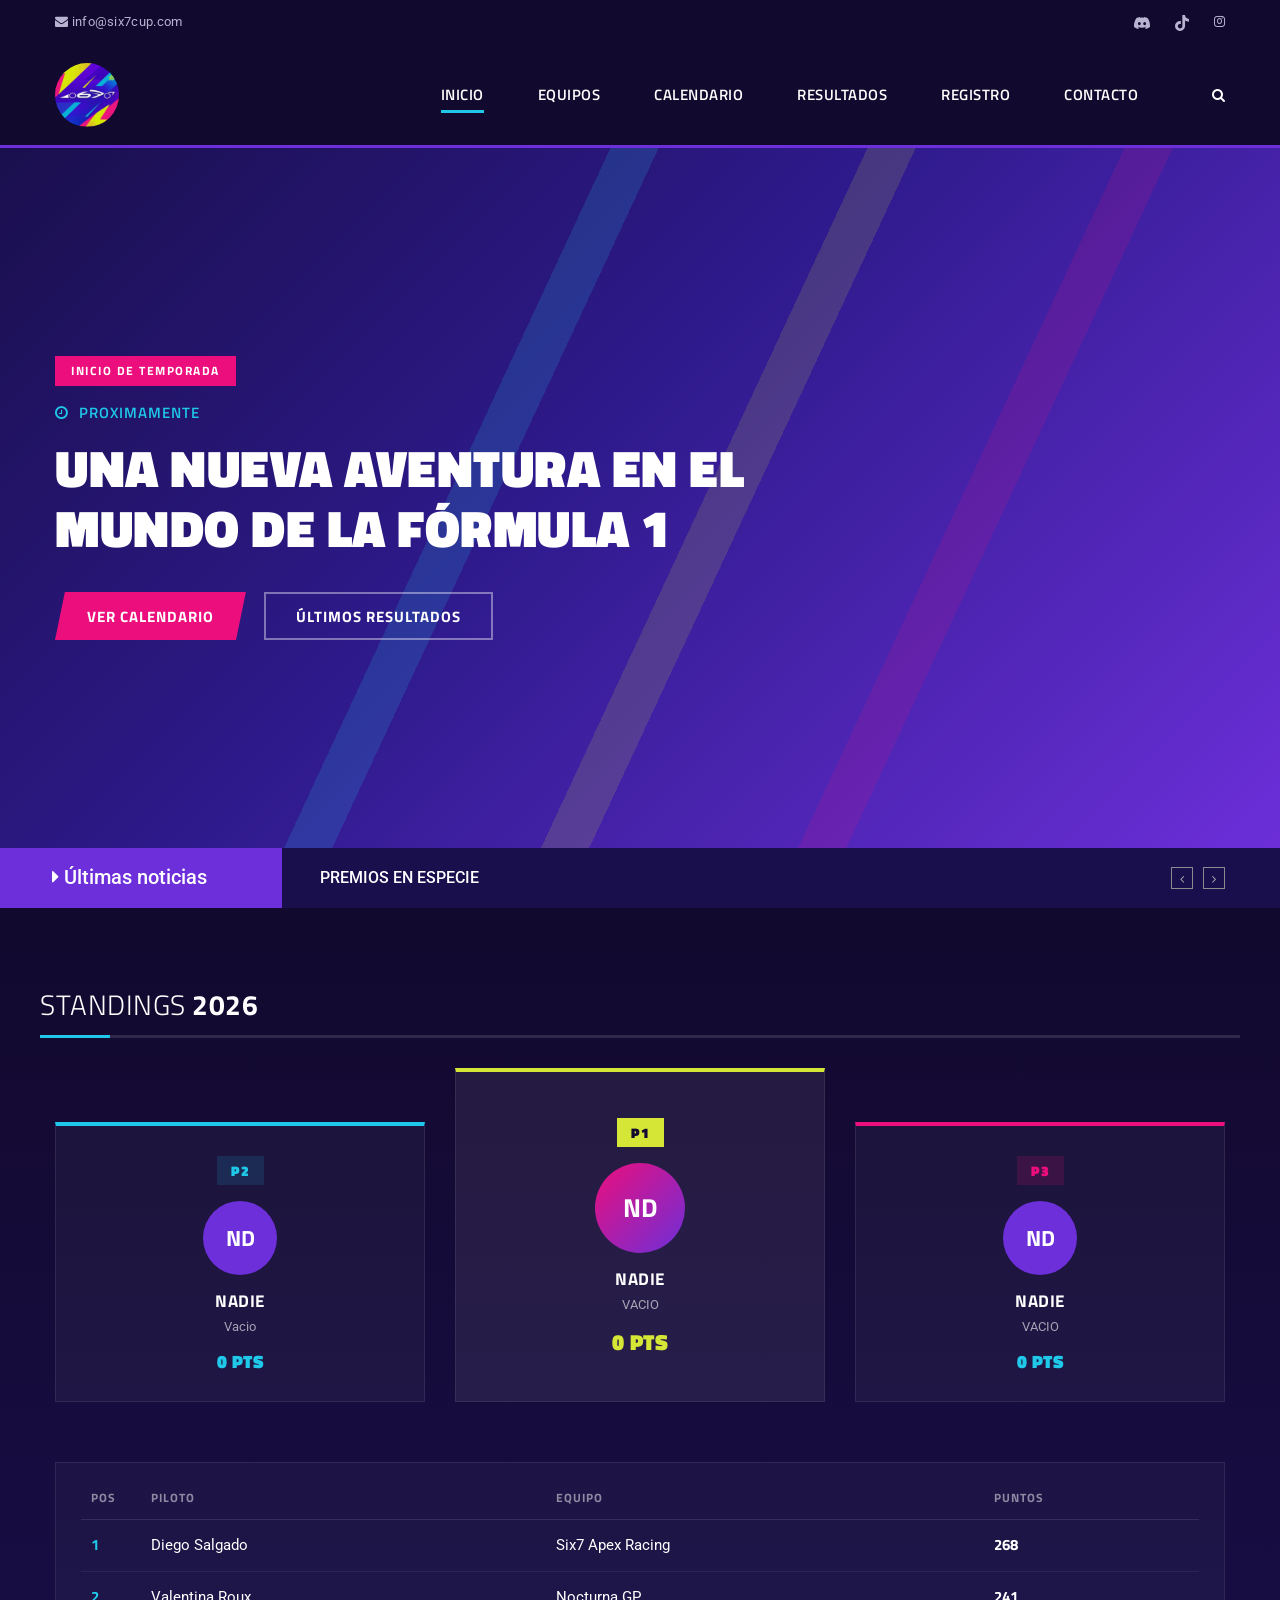
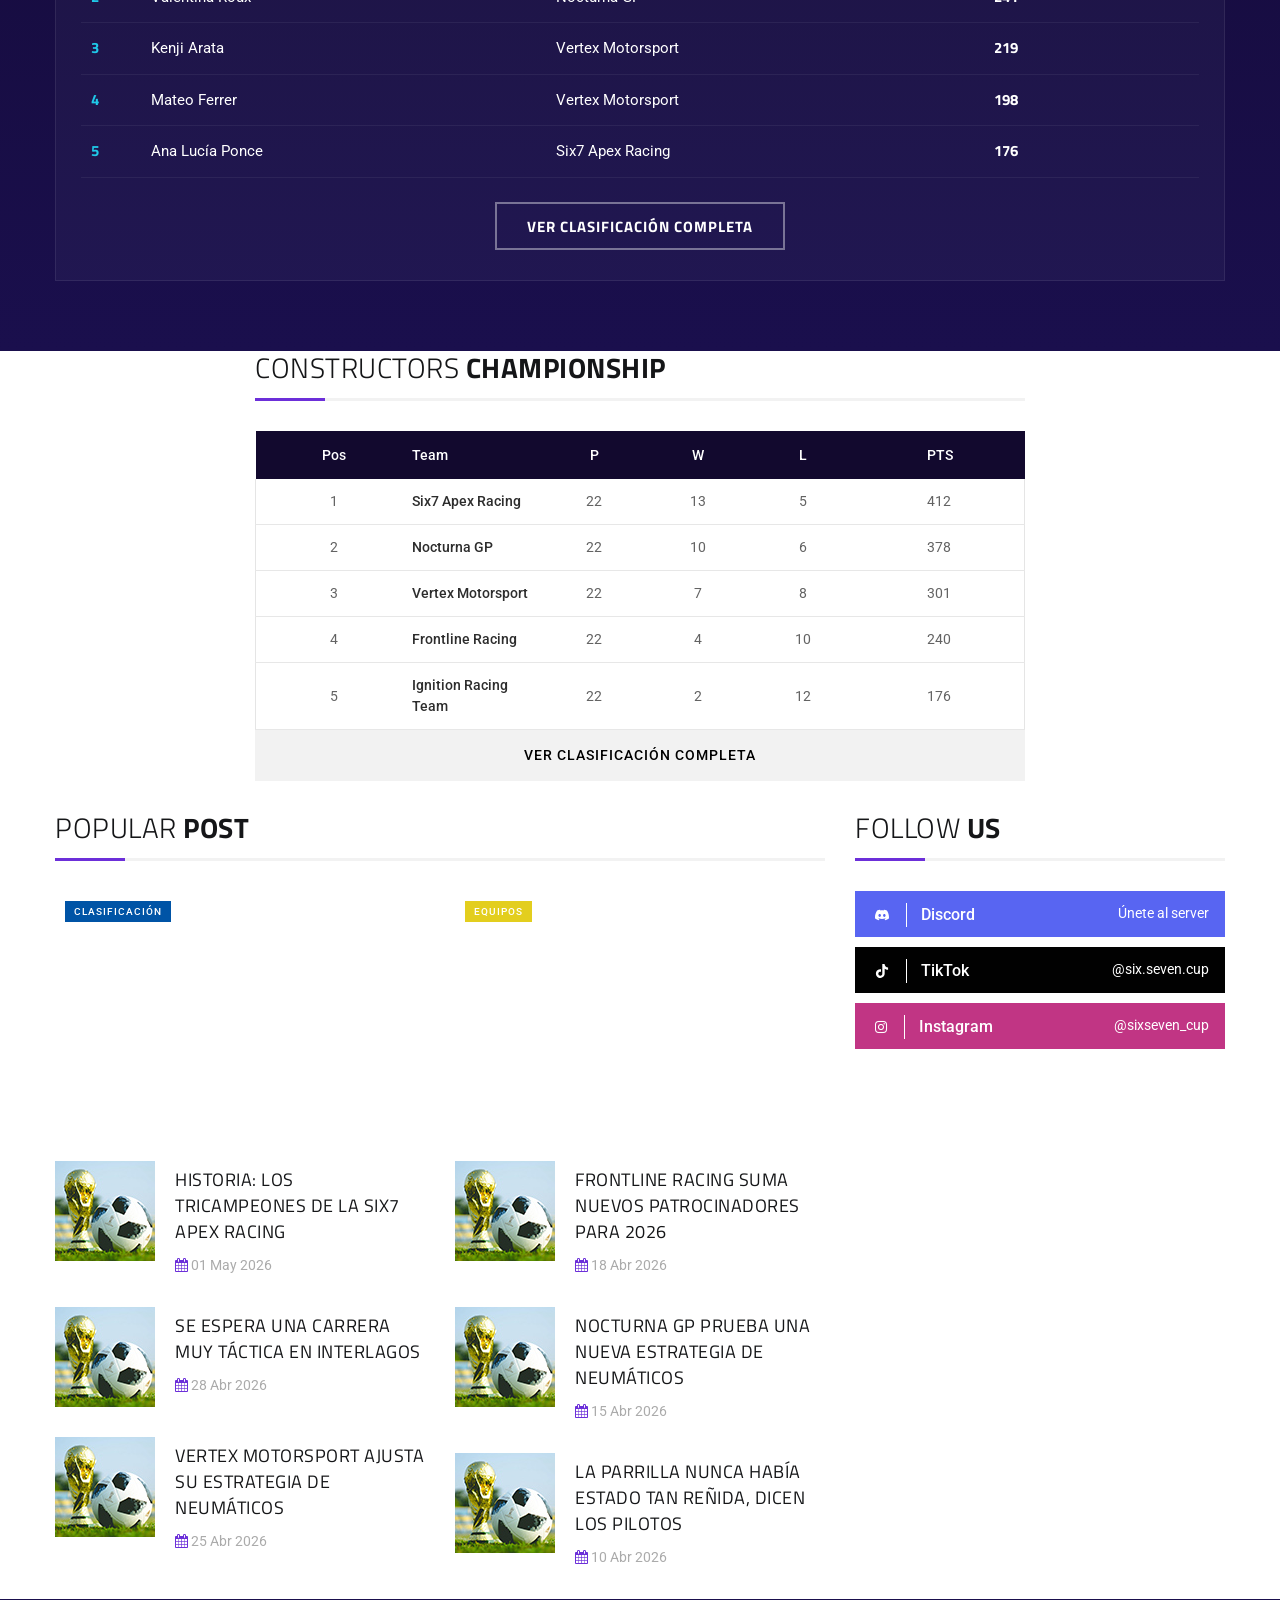
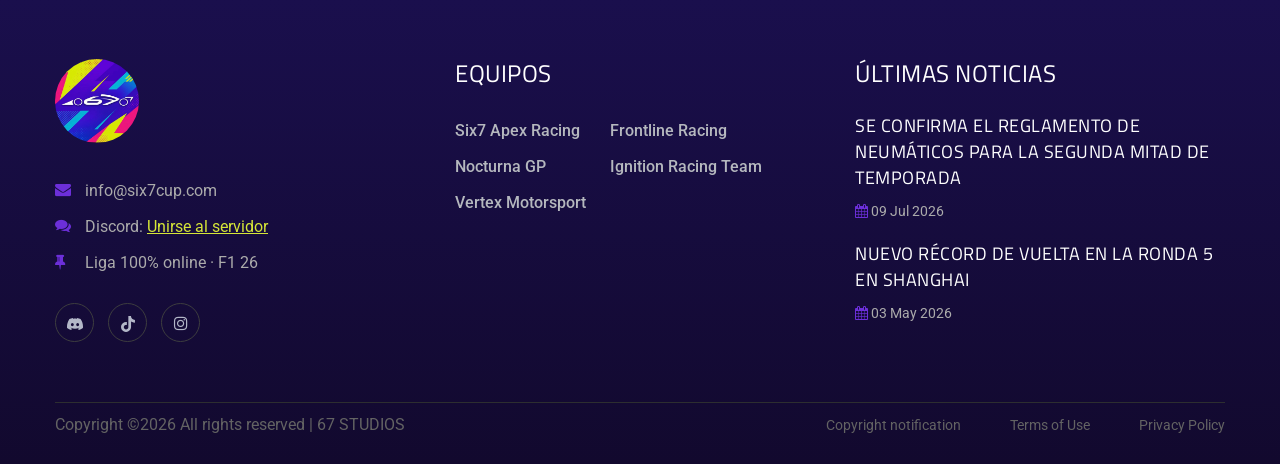
==== commit 8629483c: "Add files via upload" ====
--- a/index.html
+++ b/index.html
@@ -243,58 +243,7 @@
                                     <th class="th-o">PTS</th>
                                 </tr>
                             </thead>
-                            <tbody>
-                                <tr>
-                                    <td>1</td>
-                                    <td class="team-name">
-                                        <span>Six7 Apex Racing</span>
-                                    </td>
-                                    <td>22</td>
-                                    <td>13</td>
-                                    <td>5</td>
-                                    <td>412</td>
-                                </tr>
-                                <tr>
-                                    <td>2</td>
-                                    <td class="team-name">
-                                        <span>Nocturna GP</span>
-                                    </td>
-                                    <td>22</td>
-                                    <td>10</td>
-                                    <td>6</td>
-                                    <td>378</td>
-                                </tr>
-                                <tr>
-                                    <td>3</td>
-                                    <td class="team-name">
-                                        <span>Vertex Motorsport</span>
-                                    </td>
-                                    <td>22</td>
-                                    <td>7</td>
-                                    <td>8</td>
-                                    <td>301</td>
-                                </tr>
-                                <tr>
-                                    <td>4</td>
-                                    <td class="team-name">
-                                        <span>Frontline Racing</span>
-                                    </td>
-                                    <td>22</td>
-                                    <td>4</td>
-                                    <td>10</td>
-                                    <td>240</td>
-                                </tr>
-                                <tr>
-                                    <td>5</td>
-                                    <td class="team-name">
-                                        <span>Ignition Racing Team</span>
-                                    </td>
-                                    <td>22</td>
-                                    <td>2</td>
-                                    <td>12</td>
-                                    <td>176</td>
-                                </tr>
-                            </tbody>
+                            <tbody id="tablaConstructores"></tbody>
                         </table>
                         <a href="result.html" class="p-all">Ver clasificación completa</a>
                     </div>
@@ -304,7 +253,19 @@
     </section>
     <!-- Constructors Championship Section End -->
 
-   
+    <!-- Popular News Section Begin -->
+    <section class="popular-section">
+        <div class="container">
+            <div class="row">
+                <div class="col-lg-8">
+                    <div class="section-title">
+                        <h3>Popular <span>Post</span></h3>
+                    </div>
+                    <div class="row" id="popularNewsContainer">
+                        <div class="col-md-6" id="popularNewsCol1"></div>
+                        <div class="col-md-6" id="popularNewsCol2"></div>
+                    </div>
+                </div>
                 <div class="col-lg-4">
                     <div class="section-title">
                         <h3>Follow <span>Us</span></h3>
@@ -361,7 +322,26 @@
                         </div>
                     </div>
                 </div>
-               
+                <div class="col-lg-4 col-md-6 offset-lg-1">
+                    <div class="fs-widget">
+                        <h4>Equipos</h4>
+                        <ul class="fw-links">
+                            <li><a href="./club.html">Six7 Apex Racing</a></li>
+                            <li><a href="./club.html">Nocturna GP</a></li>
+                            <li><a href="./club.html">Vertex Motorsport</a></li>
+                        </ul>
+                        <ul class="fw-links">
+                            <li><a href="./club.html">Frontline Racing</a></li>
+                            <li><a href="./club.html">Ignition Racing Team</a></li>
+                        </ul>
+                    </div>
+                </div>
+                <div class="col-lg-4">
+                    <div class="fs-widget">
+                        <h4>Últimas noticias</h4>
+                        <div id="footerNewsContainer"></div>
+                    </div>
+                </div>
             </div>
         </div>
         <div class="container">
@@ -402,7 +382,8 @@
     <script src="js/jquery.magnific-popup.min.js"></script>
     <script src="js/jquery.slicknav.js"></script>
     <script src="js/owl.carousel.min.js"></script>
+    <script src="js/data-render.js"></script>
     <script src="js/main.js"></script>
 </body>
 
-</html>
+</html>
--- a/css/style.css
+++ b/css/style.css
@@ -1339,6 +1339,32 @@
 	background: #dd4b39;
 }
 
+.follow-links ul li.discord {
+	background: #5865F2;
+}
+
+.follow-links ul li.tiktok {
+	background: #010101;
+}
+
+.follow-links ul li.instagram {
+	background: #C13584;
+}
+
+.follow-links ul li a {
+	display: block;
+	overflow: hidden;
+	color: #ffffff;
+}
+
+.follow-links ul li svg {
+	width: 14px;
+	height: 14px;
+	fill: #ffffff;
+	float: left;
+	margin-top: 5px;
+}
+
 .follow-links ul li i {
 	font-size: 14px;
 	color: #ffffff;
@@ -2991,4 +3017,110 @@
 	.blog-hero-section {
 		height: 410px;
 	}
-}+}
+/*----------------------------------------*/
+/* Six 7 Cup - Custom polish additions */
+/*----------------------------------------*/
+
+.site-btn {
+	font-size: 15px;
+	color: #ffffff;
+	background: var(--s7-magenta);
+	font-family: "Titillium Web", sans-serif;
+	font-weight: 700;
+	text-transform: uppercase;
+	letter-spacing: 1px;
+	display: inline-block;
+	padding: 14px 32px 12px;
+	-webkit-clip-path: polygon(10px 0, 100% 0, calc(100% - 10px) 100%, 0 100%);
+	clip-path: polygon(10px 0, 100% 0, calc(100% - 10px) 100%, 0 100%);
+	transition: all 0.25s;
+	border: none;
+	cursor: pointer;
+}
+
+.site-btn:hover {
+	background: var(--s7-cyan);
+	color: var(--s7-indigo-darker);
+}
+
+.discord-btn {
+	color: var(--s7-lime);
+	text-decoration: underline;
+	transition: color 0.2s;
+}
+
+.discord-btn:hover {
+	color: var(--s7-cyan);
+}
+
+.fs-social a svg,
+.ht-links a svg,
+.cw-social a svg {
+	width: 16px;
+	height: 16px;
+	fill: currentColor;
+	vertical-align: middle;
+}
+
+.table-container {
+	overflow-x: auto;
+}
+
+.empty-state .empty-content {
+	text-align: center;
+	padding: 50px 20px;
+}
+
+.empty-state .empty-content .icon {
+	font-size: 42px;
+	margin-bottom: 14px;
+	line-height: 1;
+}
+
+.empty-state .empty-content h3 {
+	font-size: 17px;
+	color: #ababab;
+	font-weight: 400;
+	margin: 0;
+}
+
+.status-done .status-badge {
+	background: rgba(214, 230, 55, 0.15);
+	color: #8a9400;
+}
+
+/* Contact form feedback */
+.form-feedback {
+	display: none;
+	margin-top: 18px;
+	padding: 14px 18px;
+	border-radius: 3px;
+	font-size: 14px;
+	font-family: "Roboto", sans-serif;
+}
+
+.form-feedback.success {
+	display: block;
+	background: rgba(31, 200, 232, 0.12);
+	color: #1596b3;
+	border: 1px solid rgba(31, 200, 232, 0.3);
+}
+
+.form-feedback.error {
+	display: block;
+	background: rgba(236, 14, 124, 0.1);
+	color: var(--s7-magenta);
+	border: 1px solid rgba(236, 14, 124, 0.3);
+}
+
+.contact-form .group-in input.field-error,
+.contact-form .group-in textarea.field-error {
+	border-color: var(--s7-magenta) !important;
+}
+
+/* Mobile nav offcanvas top links, no fake placeholder date needed */
+.header__top--canvas .ht-info ul li a,
+.header__top .ht-info ul li a {
+	color: inherit;
+}
